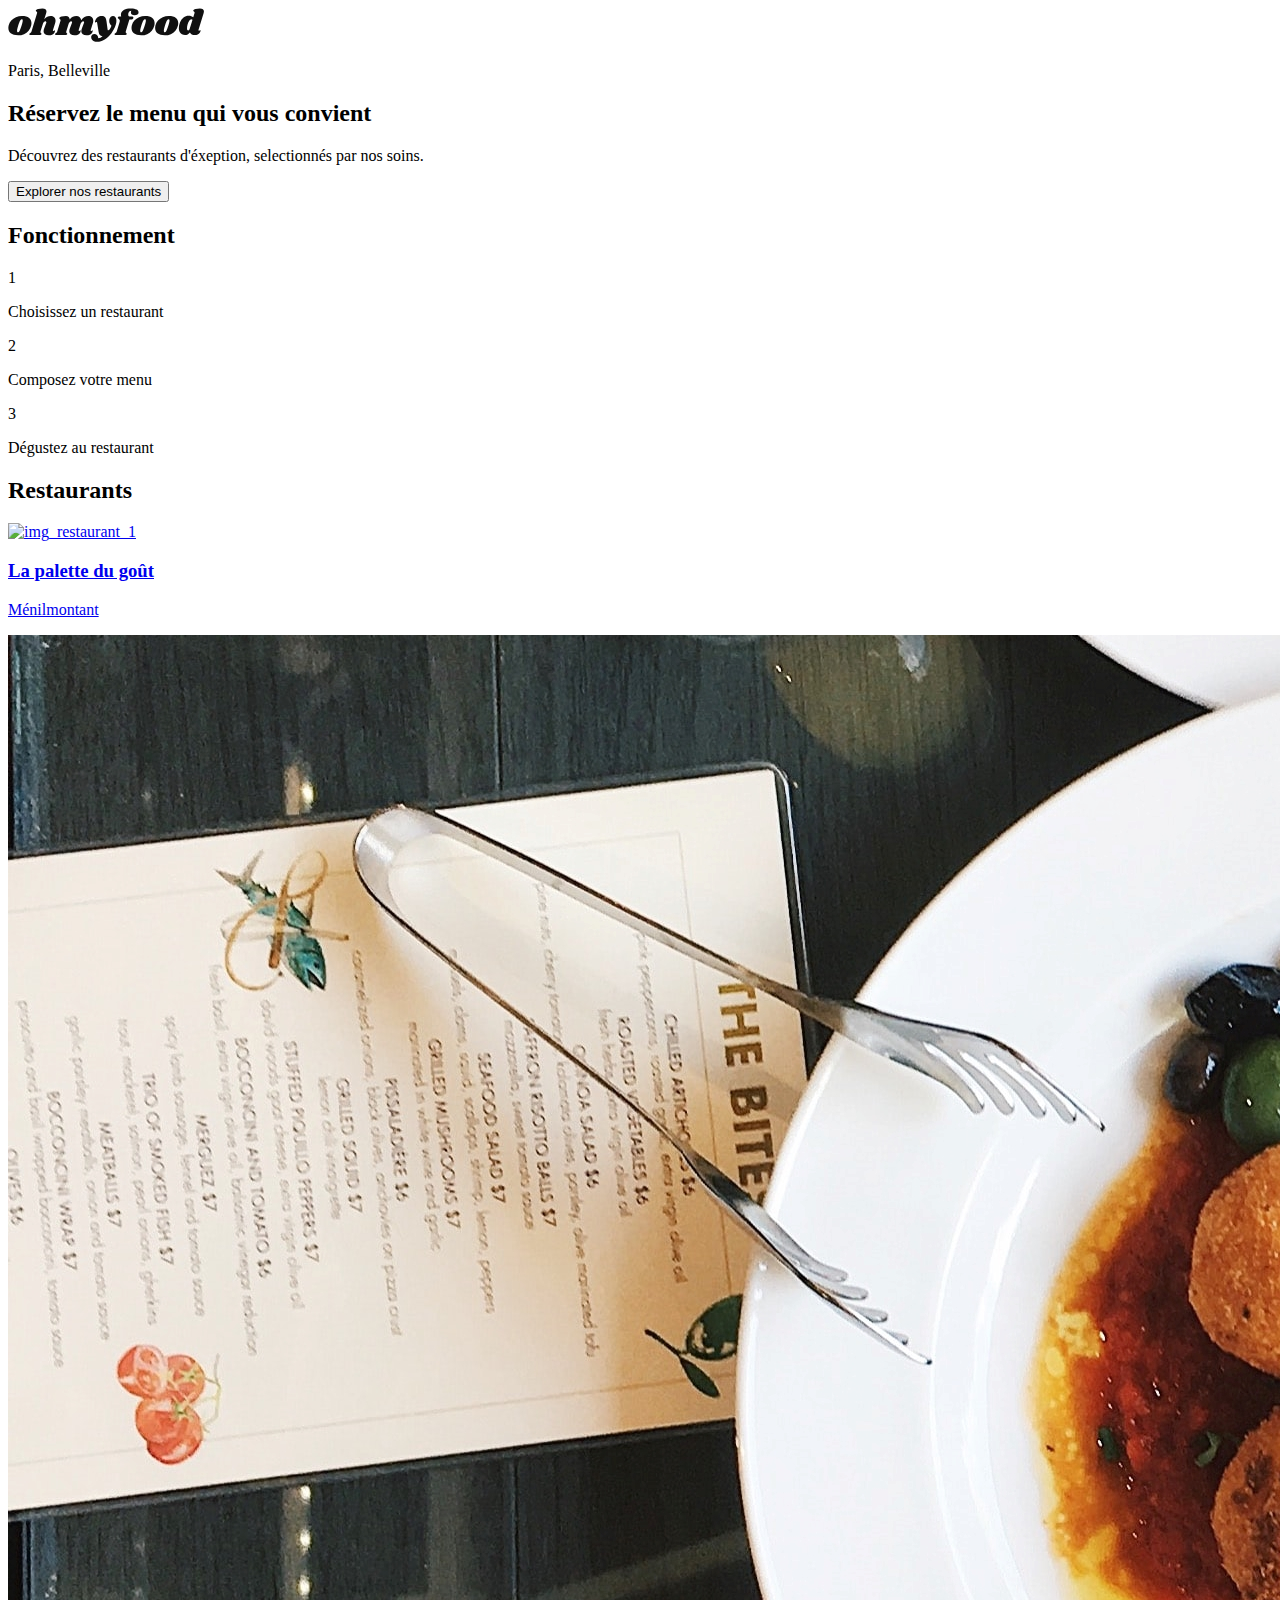
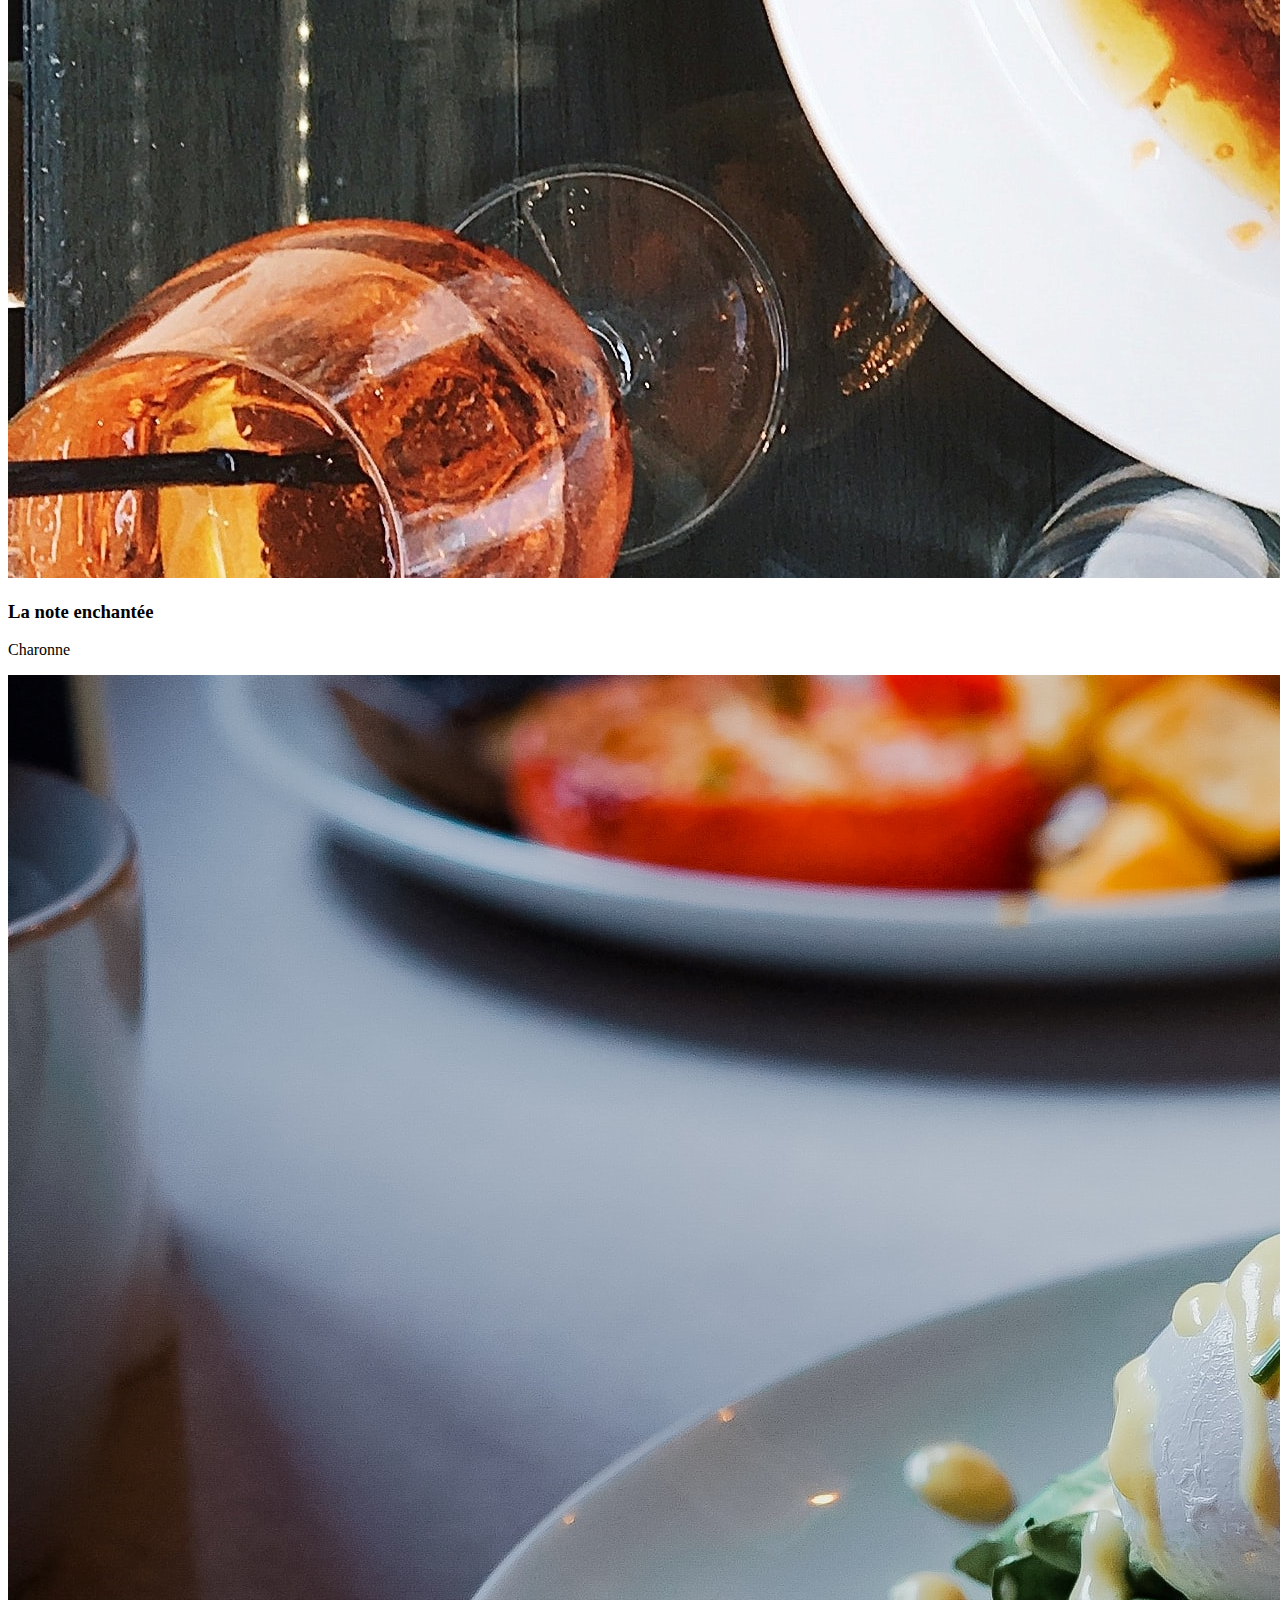
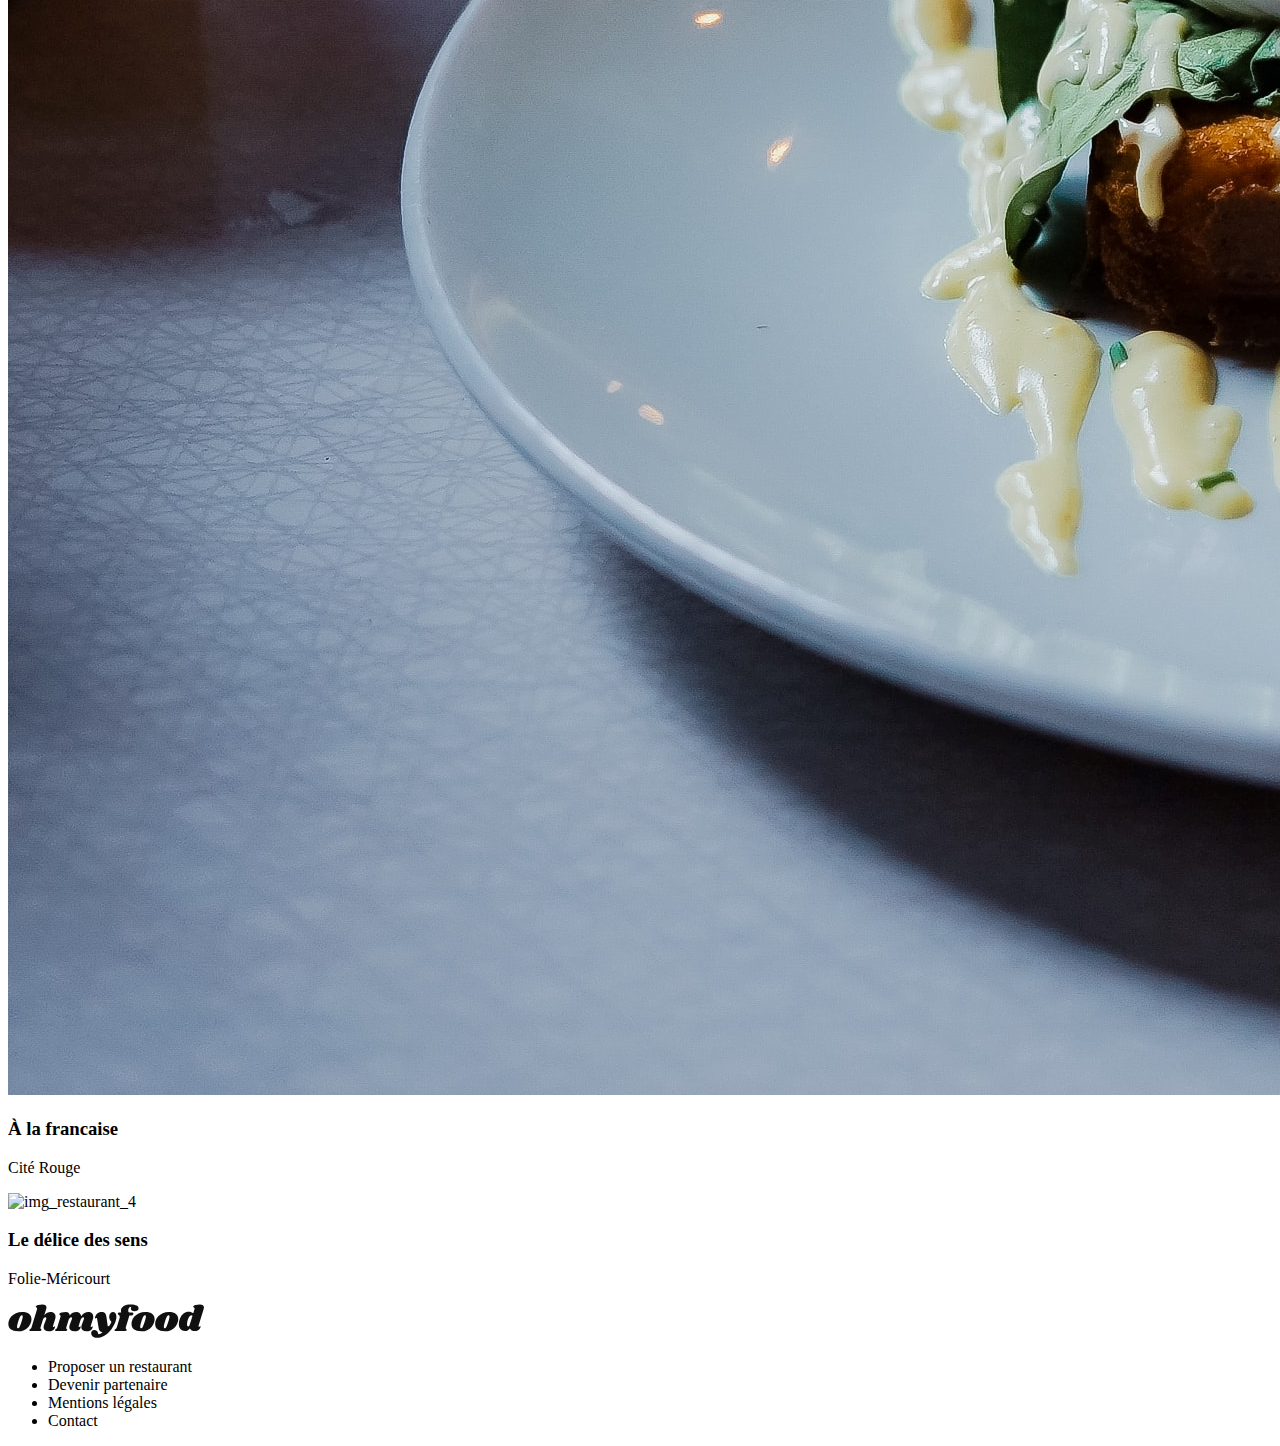
==== accueil.html @ e12c416b "ajout de la page menu du premier restaurant" ====
<!DOCTYPE html>
<html lang="en">

<head>
    <meta charset="UTF-8">
    <meta http-equiv="X-UA-Compatible" content="IE=edge">
    <meta name="viewport" content="width=device-width, initial-scale=1.0">
    <script src="https://kit.fontawesome.com/0e1489d9e9.js" crossorigin="anonymous"></script>
    <link rel="stylesheet" href="style.css" />
    <title>ohmyfood</title>
</head>

<body>
    <header>
        <img src="images/logo/ohmyfood@2x.svg" alt="logo_ohmyfood" class="logo">
    </header>

    <div class="main">
        <section class="presentation">
            <div class="location">
                <i class="fa-solid fa-location-dot"></i>
                <p>Paris, Belleville</p>
            </div>

            <div class="introduction">
                <h2>Réservez le menu qui vous convient</h2>
                <p>Découvrez des restaurants d'éxeption, selectionnés par nos soins.</p>
                <div class="button_explore">
                    <button>Explorer nos restaurants</button>
                </div>
            </div>
        </section>

        <section class="fonctionnement">
            <h2>Fonctionnement</h2>
            <div class="explication">
                <div class="conteneur choisissez">
                    <p class="number">1</p>
                    <p class="caption">
                        <i class="fa-solid fa-mobile-screen-button"></i>Choisissez un restaurant
                    </p>
                </div>
                <div class="conteneur composez">
                    <p class="number">2</p>
                    <p class="caption">
                        <i class="fa-solid fa-list-ul"></i>Composez votre menu
                    </p>
                </div>
                <div class="conteneur degustez">
                    <p class="number">3</p>
                    <p class="caption">
                        <i class="fa-solid fa-store"></i>Dégustez au restaurant
                    </p>
                </div>
            </div>

        </section>

        <section class="restaurants">
            <h2>Restaurants</h2>
            <div class="restaurants_cards">
                <a href="menu_1.html">
                    <div class="card">
                        <div class="card_image">
                            <img src="images/restaurants/jay-wennington-N_Y88TWmGwA-unsplash_redim.jpg"
                                alt="img_restaurant_1" class="img_restaurant">
                        </div>
                        <div class="card_body">
                            <div class="title">
                                <h3>La palette du goût</h3>
                                <i class="fa-regular fa-heart"></i>
                            </div>
                            <p>Ménilmontant</p>
                        </div>
                    </div>
                </a>

                <div class="card">
                    <div class="card_image">
                        <img src="images/restaurants/stil-u2Lp8tXIcjw-unsplash_redim.jpg" alt="img_restaurant_2"
                            class="img_restaurant">
                    </div>
                    <div class="card_body">
                        <div class="title">
                            <h3>La note enchantée</h3>
                            <i class="fa-regular fa-heart"></i>
                        </div>
                        <p>Charonne</p>
                    </div>
                </div>

                <div class="card">
                    <div class="card_image">
                        <img src="images/restaurants/toa-heftiba-DQKerTsQwi0-unsplash_redim.jpg" alt="img_restaurant_3"
                            class="img_restaurant">
                    </div>
                    <div class="card_body">
                        <div class="title">
                            <h3>&#192; la francaise</h3>
                            <i class="fa-regular fa-heart"></i>
                        </div>
                        <p>Cité Rouge</p>
                    </div>
                </div>

                <div class="card">
                    <div class="card_image">
                        <img src="images/restaurants/louis-hansel-shotsoflouis-qNBGVyOCY8Q-unsplash_redim.jpg"
                            alt="img_restaurant_4" class="img_restaurant">
                    </div>
                    <div class="card_body">
                        <div class="title">
                            <h3>Le délice des sens</h3>
                            <i class="fa-regular fa-heart"></i>
                        </div>
                        <p>Folie-Méricourt</p>
                    </div>
                </div>
            </div>
        </section>
    </div>


    <footer>
        <div>
            <img src="images/logo/ohmyfood@2x.svg" alt="logo_ohmyfood" class="footer_logo">
        </div>
        <ul>
            <li><i class="fa-solid fa-utensils logo-footer"></i>Proposer un restaurant</li>
            <li><i class="fa-solid fa-handshake-angle logo-footer"></i>Devenir partenaire</li>
            <li>Mentions légales</li>
            <li>Contact</li>
        </ul>
    </footer>

</body>

</html>
---- style.css ----
@media screen and (max-width: 767px){
    @font-face {
        font-family: roboto;
        src: url("font/Roboto/Roboto-Regular.ttf");
    }
    body {
        height: 100%;
        width: 100%;
        margin-left: auto;
        font-family: 'roboto';
    }
    header {
        display: flex;
        justify-content: center;
        align-items: center;
        box-shadow: 0px 2px 5px rgb(212, 212, 212);
    }
    .logo {
        height: 30px;
        margin-top: 5px;
        margin-bottom: 5px;
    }

    .location {
        display: flex;
        justify-content: center;
        align-items: center;
        background-color: rgba(128, 128, 128, 0.1);
    }
    .location i {
        color: rgb(108, 108, 108);
        margin-right: 10px;
    }
    .location p {
        color: rgb(108, 108, 108);
    }

    /*==================================PRESENTATION========================  */
    .introduction {
        box-shadow: 0px -1px 2px rgba(173, 173, 173, 0.1);
        background-color: rgba(173, 173, 173, 0.1); 
    }
    .introduction h2 {
        padding-top: 20px;
        margin-top: 0;
        text-align: center;
    }
    .introduction p {
        text-align: center;
        margin-left: 7px;
        margin-right: 7px;
    }
    .button_explore {
        text-align: center;
    }
    .introduction button {
        margin-top: 15px;
        margin-bottom: 40px;
        padding: 10px;
        color: white;
        background-color: #9356DC;
        border-radius: 30px;
        border-style: none;
        box-shadow: 0px 4px 10px rgba(0, 0, 0, 0.25);
    }

    /*==================================FONCTIONNEMENT========================  */
    .fonctionnement h2 {
        margin-top: 25px;
        margin-left: 15px;
    }
    .conteneur {
        display: flex;
        justify-content: center;
        align-items: center;
    }
    .number {
        border-radius: 30px;
        background-color: #9356DC;
        padding-right: 8px;
        padding-left: 8px;
        padding-top: 3px;
        padding-bottom: 3px;
        color: white;
        margin-right: -15px;
    }
    .caption {
        padding-left: 35px;
        padding-right: 40px;
        padding-top: 20px;
        padding-bottom: 20px;
        border-radius: 15px;
        width: 65%;
        box-shadow: 0px 4px 10px rgba(0, 0, 0, 0.15);
    }
    .degustez .caption {
        background-color: #9256dc2a;
    }

    .fa-solid {
        margin-right: 20px;
        color: gray;
    }
    .fa-store {
        color: #9356DC;
    }


    /*==================================RESTAURANTS===========================  */

    .restaurants {
        background-color: rgba(128, 128, 128, 0.25);
        padding-bottom: 30px;
    }
    .restaurants h2 {
        padding-top: 20px;
        margin-left: 20px;
    }
    .cards {
        display: flex;
        flex-direction: column;
    }
    .card {
        display: flex;
        flex-direction: column;
        box-sizing: border-box;
        height: 250px;
        border-radius: 20px;
        box-shadow: 0px 4px 10px rgba(0, 0, 0, 0.15);
        background-color: white;
        margin-right: 20px;
        margin-left: 20px;
        margin-bottom: 20px;
    }
    .title {
        display: flex;
        justify-content: space-between;
        align-items: center;
    }
    .title h3 {
        margin-bottom: 0;
    } 
    .fa-heart {
        font-size: 25px;
        margin-top: 15px;
        margin-bottom: -15px;
        margin-right: 25px;
    }
    .img_restaurant {
        max-width: 100%;
        height: auto;
    }
    .card_image {
        overflow: hidden;
        object-fit: cover;
        border-radius: 13px 13px 0 0;
    }
    .card_body {
        margin-left: 15px;
    }
    .card_body p {
        margin-top: 0;
        padding-top: 0;
    }

    /*==================================FOOTER===========================  */
    footer {
        background-color: rgb(49, 49, 49);
        padding-top: 20px;
        padding-bottom: 15px;
    }
    .footer_logo {
        height: 20px;
        color: white;
        margin-left: 20px;
    }
    footer ul {
        list-style-type: none;
        margin-top: 15px;
        padding-left: 20px;
    }
    footer li {
        color: white;
        padding-bottom: 10px;
    }
    .fa-utensils {
        color: white;
    }
    .fa-handshake-angle {
        color: white;
    }
}
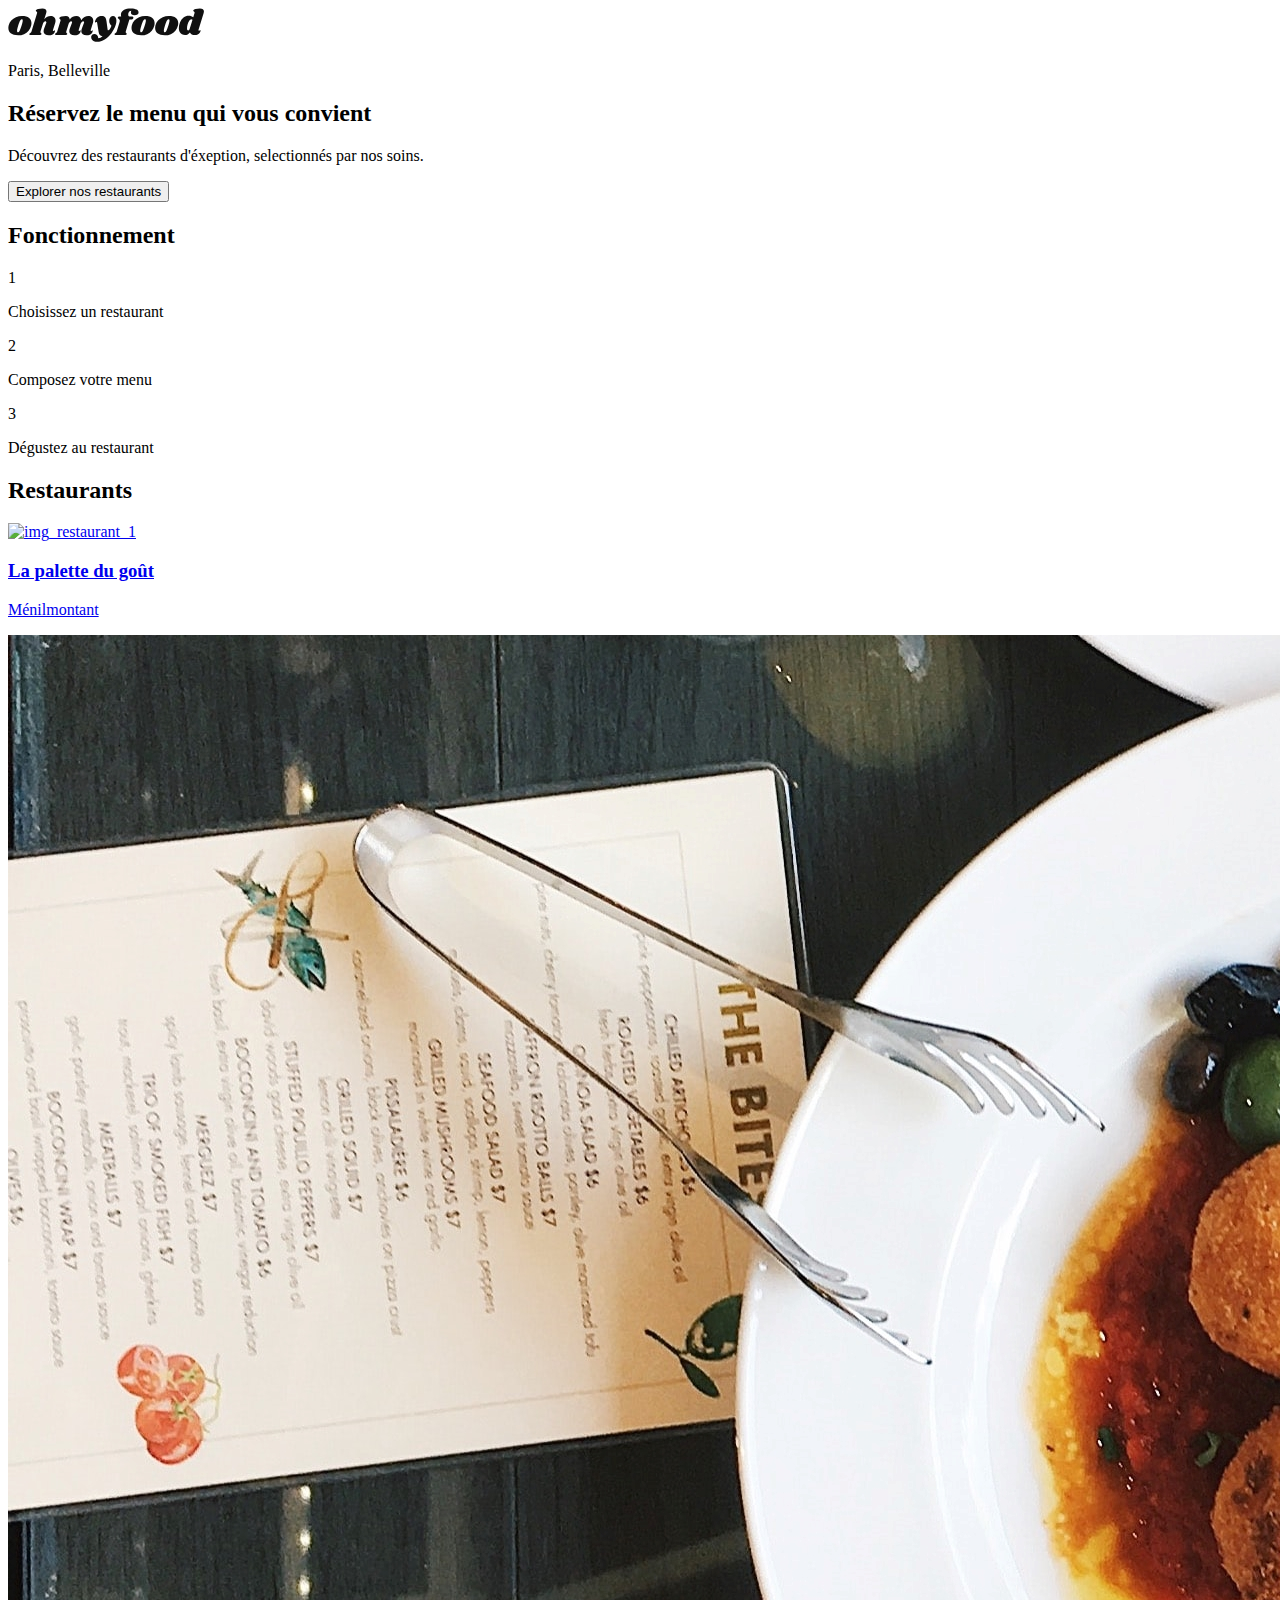
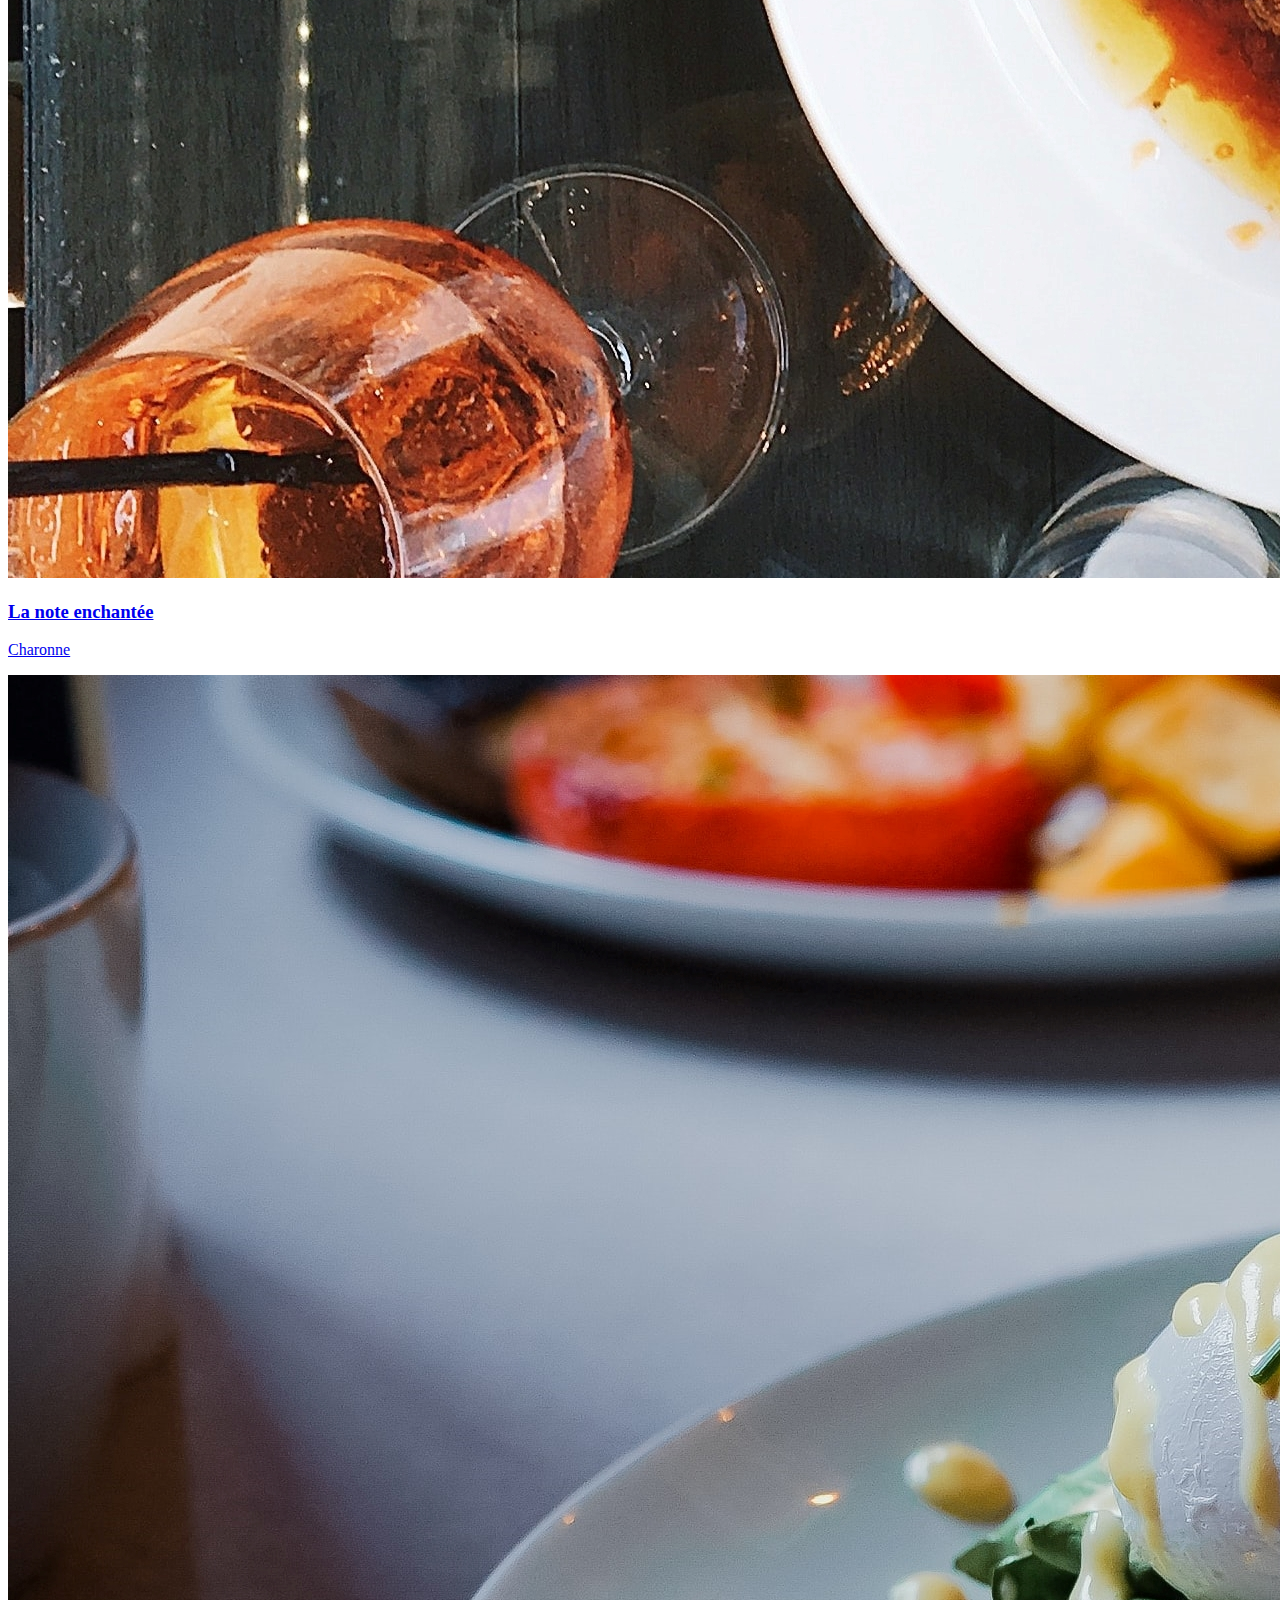
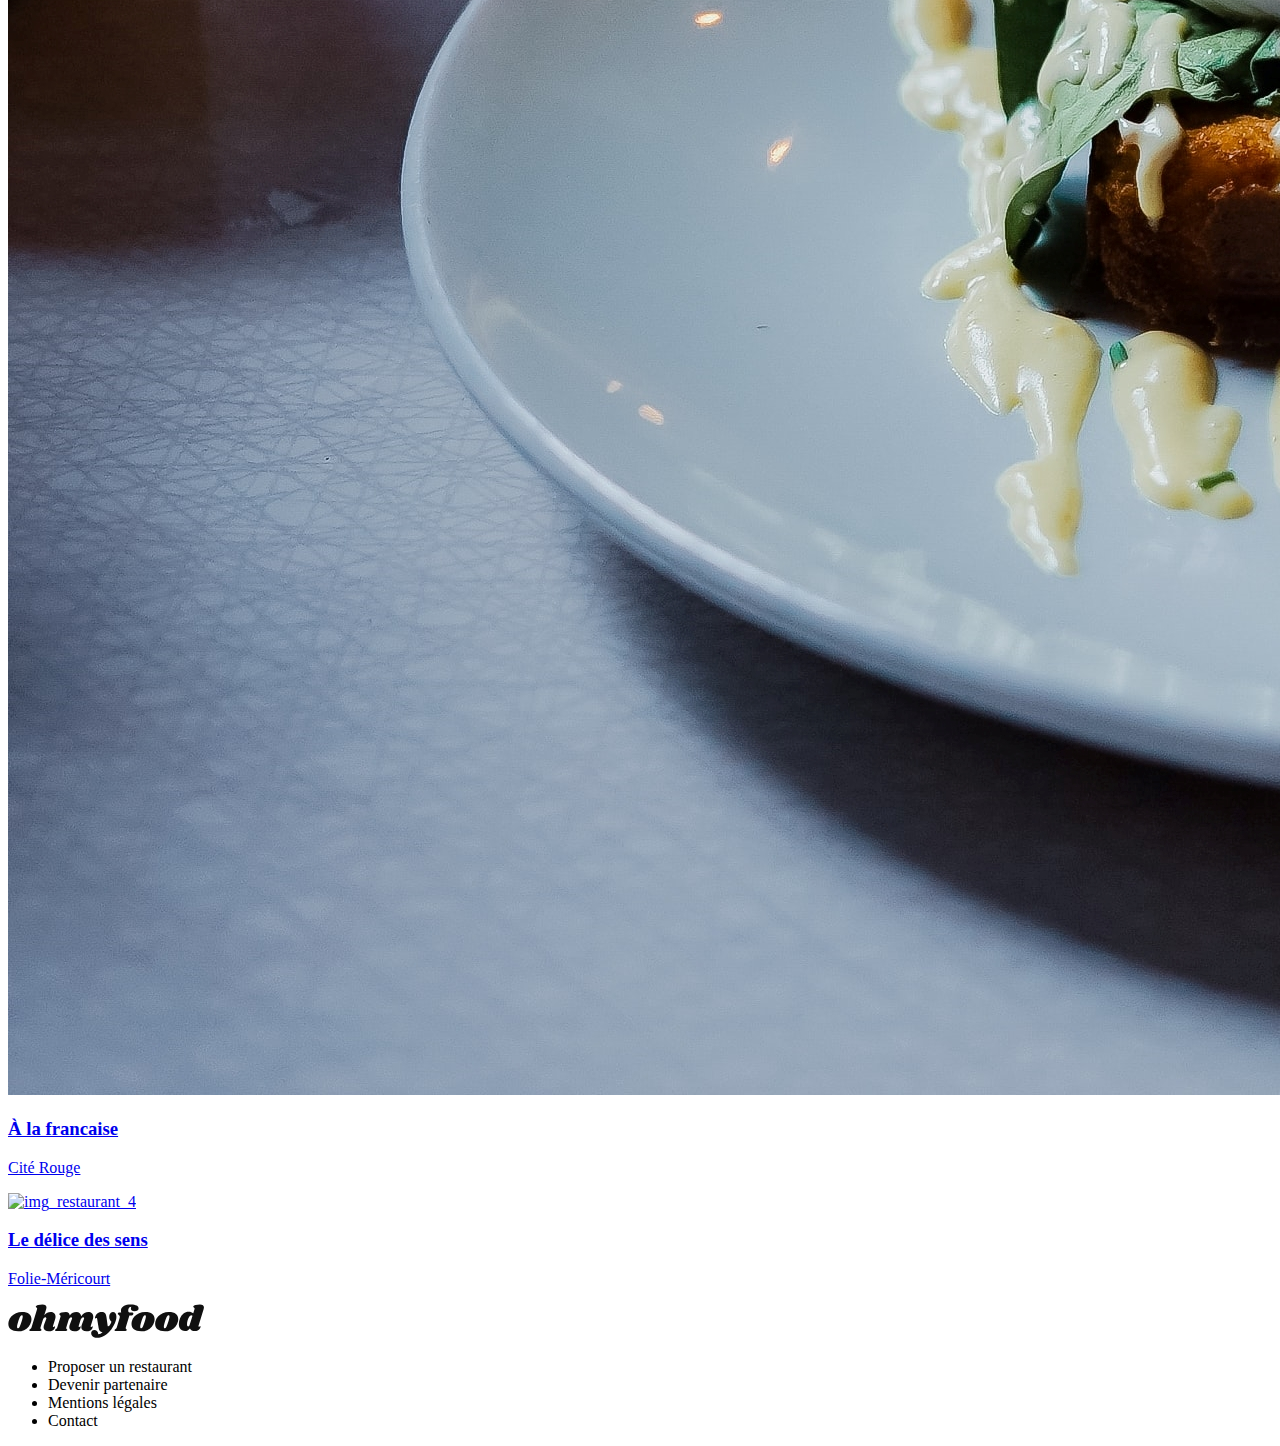
==== commit 98f988d9: "maj des liens" ====
--- a/accueil.html
+++ b/accueil.html
@@ -74,48 +74,54 @@
                         </div>
                     </div>
                 </a>
+                <a href="menu_2.html">
+                    <div class="card">
+                        <div class="card_image">
+                            <img src="images/restaurants/stil-u2Lp8tXIcjw-unsplash_redim.jpg" alt="img_restaurant_2"
+                                class="img_restaurant">
+                        </div>
+                        <div class="card_body">
+                            <div class="title">
+                                <h3>La note enchantée</h3>
+                                <i class="fa-regular fa-heart"></i>
+                            </div>
+                            <p>Charonne</p>
+                        </div>
+                    </div>
+                </a>
 
-                <div class="card">
-                    <div class="card_image">
-                        <img src="images/restaurants/stil-u2Lp8tXIcjw-unsplash_redim.jpg" alt="img_restaurant_2"
-                            class="img_restaurant">
+                <a href="menu_3.html">
+                    <div class="card">
+                        <div class="card_image">
+                            <img src="images/restaurants/toa-heftiba-DQKerTsQwi0-unsplash_redim.jpg"
+                                alt="img_restaurant_3" class="img_restaurant">
+                        </div>
+                        <div class="card_body">
+                            <div class="title">
+                                <h3>&#192; la francaise</h3>
+                                <i class="fa-regular fa-heart"></i>
+                            </div>
+                            <p>Cité Rouge</p>
+                        </div>
                     </div>
-                    <div class="card_body">
-                        <div class="title">
-                            <h3>La note enchantée</h3>
-                            <i class="fa-regular fa-heart"></i>
+                </a>
+
+                <a href="menu_4.html">
+                    <div class="card">
+                        <div class="card_image">
+                            <img src="images/restaurants/louis-hansel-shotsoflouis-qNBGVyOCY8Q-unsplash_redim.jpg"
+                                alt="img_restaurant_4" class="img_restaurant">
                         </div>
-                        <p>Charonne</p>
+                        <div class="card_body">
+                            <div class="title">
+                                <h3>Le délice des sens</h3>
+                                <i class="fa-regular fa-heart"></i>
+                            </div>
+                            <p>Folie-Méricourt</p>
+                        </div>
                     </div>
-                </div>
+                </a>
 
-                <div class="card">
-                    <div class="card_image">
-                        <img src="images/restaurants/toa-heftiba-DQKerTsQwi0-unsplash_redim.jpg" alt="img_restaurant_3"
-                            class="img_restaurant">
-                    </div>
-                    <div class="card_body">
-                        <div class="title">
-                            <h3>&#192; la francaise</h3>
-                            <i class="fa-regular fa-heart"></i>
-                        </div>
-                        <p>Cité Rouge</p>
-                    </div>
-                </div>
-
-                <div class="card">
-                    <div class="card_image">
-                        <img src="images/restaurants/louis-hansel-shotsoflouis-qNBGVyOCY8Q-unsplash_redim.jpg"
-                            alt="img_restaurant_4" class="img_restaurant">
-                    </div>
-                    <div class="card_body">
-                        <div class="title">
-                            <h3>Le délice des sens</h3>
-                            <i class="fa-regular fa-heart"></i>
-                        </div>
-                        <p>Folie-Méricourt</p>
-                    </div>
-                </div>
             </div>
         </section>
     </div>
--- a/style.css
+++ b/style.css
@@ -14,6 +14,7 @@
         justify-content: center;
         align-items: center;
         box-shadow: 0px 2px 5px rgb(212, 212, 212);
+        padding-top: 4px;
     }
     .logo {
         height: 30px;
@@ -107,7 +108,10 @@
 
 
     /*==================================RESTAURANTS===========================  */
-
+    a {
+        color: unset;
+        text-decoration: none;
+    }
     .restaurants {
         background-color: rgba(128, 128, 128, 0.25);
         padding-bottom: 30px;
@@ -163,6 +167,94 @@
         padding-top: 0;
     }
 
+    /*==================================Page_menu_1===========================  */
+
+    .fa-arrow-left {
+        color: rgb(45, 45, 45);
+        margin-left: -80px;
+        margin-bottom: 2px;
+        font-size: 20px;
+    }
+    .background_image {
+        height: 500px;
+        z-index: 0;
+    }
+    .la_palette_du_gout {
+        max-width: 100%;
+        height: auto;
+        z-index: 0;
+    }
+    .menu {
+        border-radius: 30px 30px 0px 0px;
+        background-color: rgb(230, 229, 229);
+        margin-top: -280px;
+        z-index: 1;
+    }
+    .title-heart {
+        margin-bottom: 15px;
+    }
+    .button_commander {
+        text-align: center;
+    }
+    section button {
+        margin-top: 15px;
+        margin-bottom: 40px;
+        padding-top: 10px;
+        padding-bottom: 10px;
+        padding-left: 35px;
+        padding-right: 35px;
+        color: white;
+        background-color: #9356DC;
+        border-radius: 30px;
+        border-style: none;
+        box-shadow: 0px 4px 10px rgba(0, 0, 0, 0.25);
+    }
+    h3 {
+        margin-left: 25px;
+        margin-bottom: 0;
+        padding-bottom: 5px;
+        font-weight: lighter;
+        border-bottom: 3px solid #99E2D0;
+        width: 47px;
+        color: rgb(63, 63, 63);
+    }
+    .plat {
+        border-radius: 15px;
+        background-color: white;
+        margin-left: 15px;
+        margin-right: 15px;
+        margin-top: 15px;
+        height: 70px;
+    }
+    .plat h4 {
+        margin-left: 15px;
+        padding-top: 15px;
+        margin-bottom: 0;
+        margin-top: 0;
+    }
+    .complement {
+        display: flex;
+        justify-content: space-between;
+        margin-top: 0;
+        margin-left: 15px;
+    }
+    .complement p {
+        margin-top: 5px;
+        word-break: norml;
+        text-overflow: ellipsis;
+        white-space: nowrap;
+    }
+    .prix {
+        margin-right: 20px;
+    }
+    .categorie {
+        margin-bottom: 30px;
+    }
+
+
+
+
+
     /*==================================FOOTER===========================  */
     footer {
         background-color: rgb(49, 49, 49);
@@ -183,10 +275,12 @@
         color: white;
         padding-bottom: 10px;
     }
-    .fa-utensils {
-        color: white;
-    }
-    .fa-handshake-angle {
-        color: white;
+    footer i {
+        width: 10px;   
+    }
+    .logo-footer {
+        color: white;
+        font-size: 12px;
+        margin-right: 15px;
     }
 }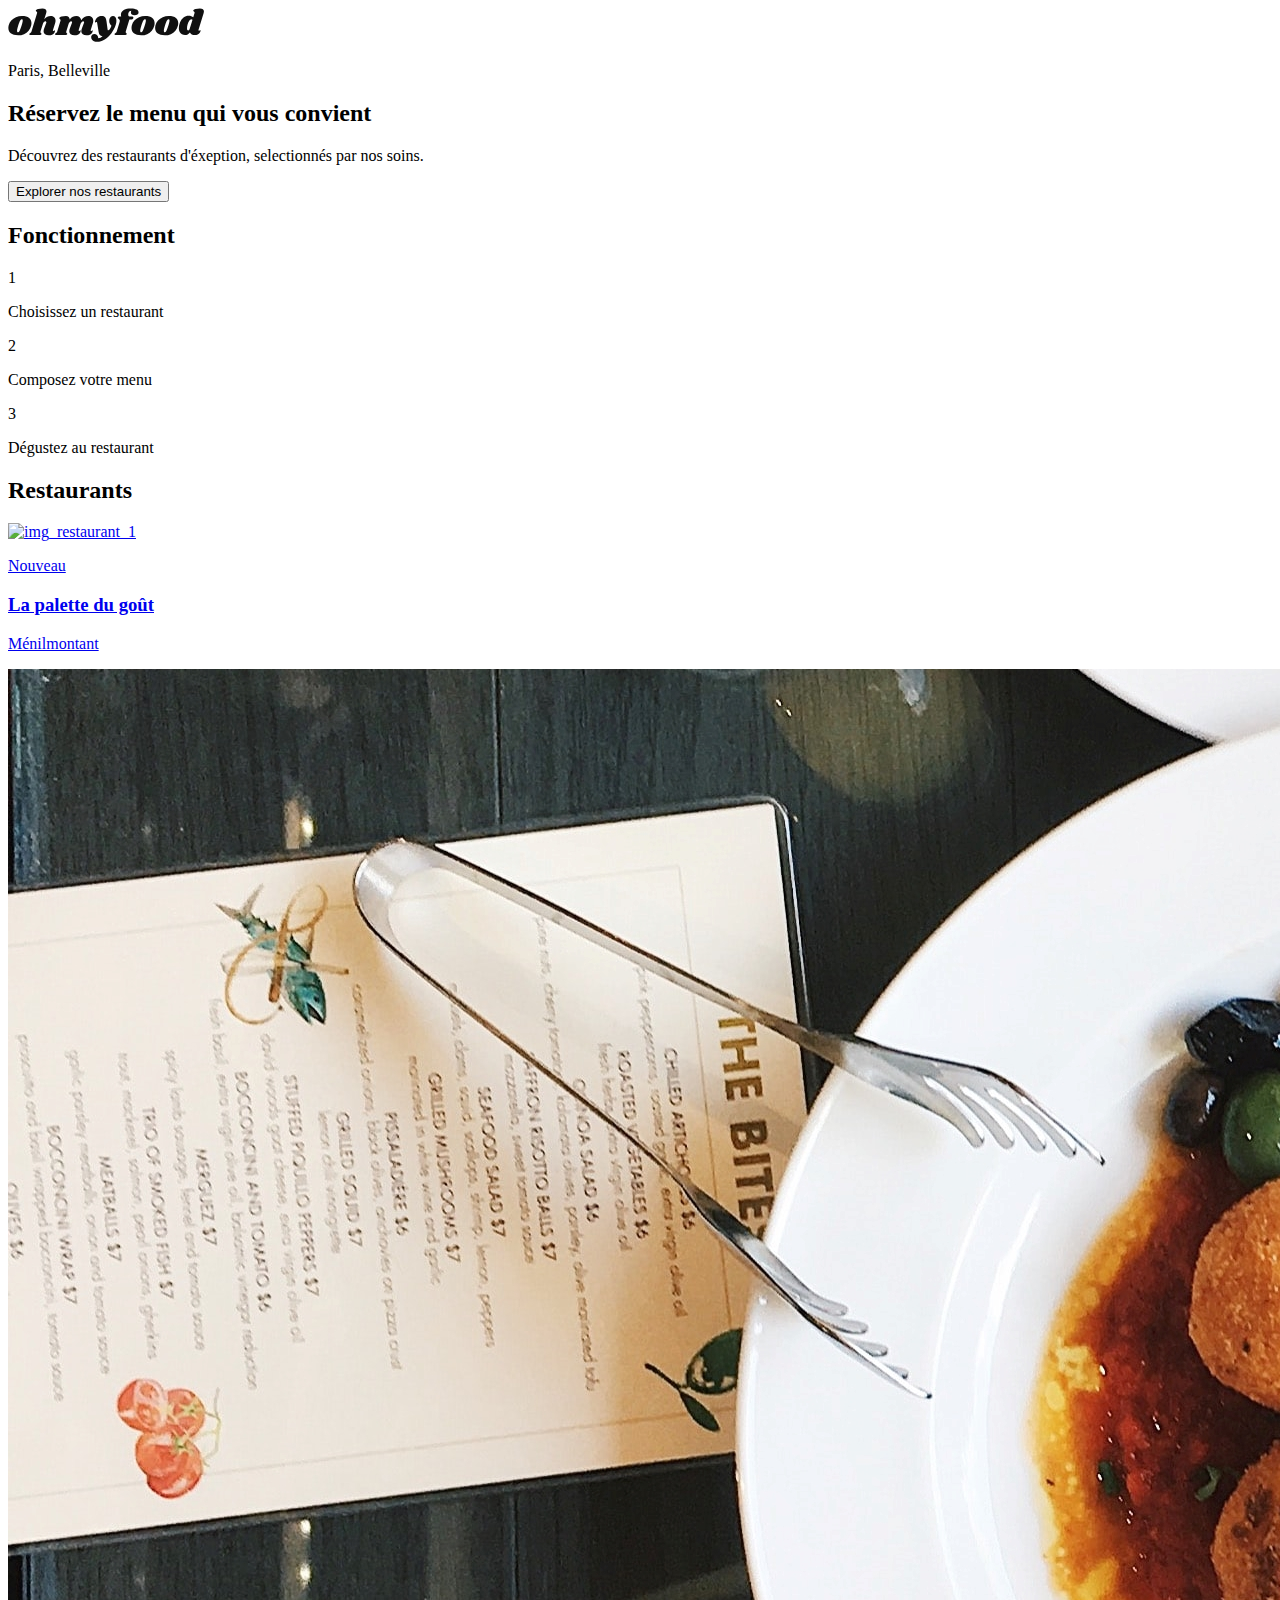
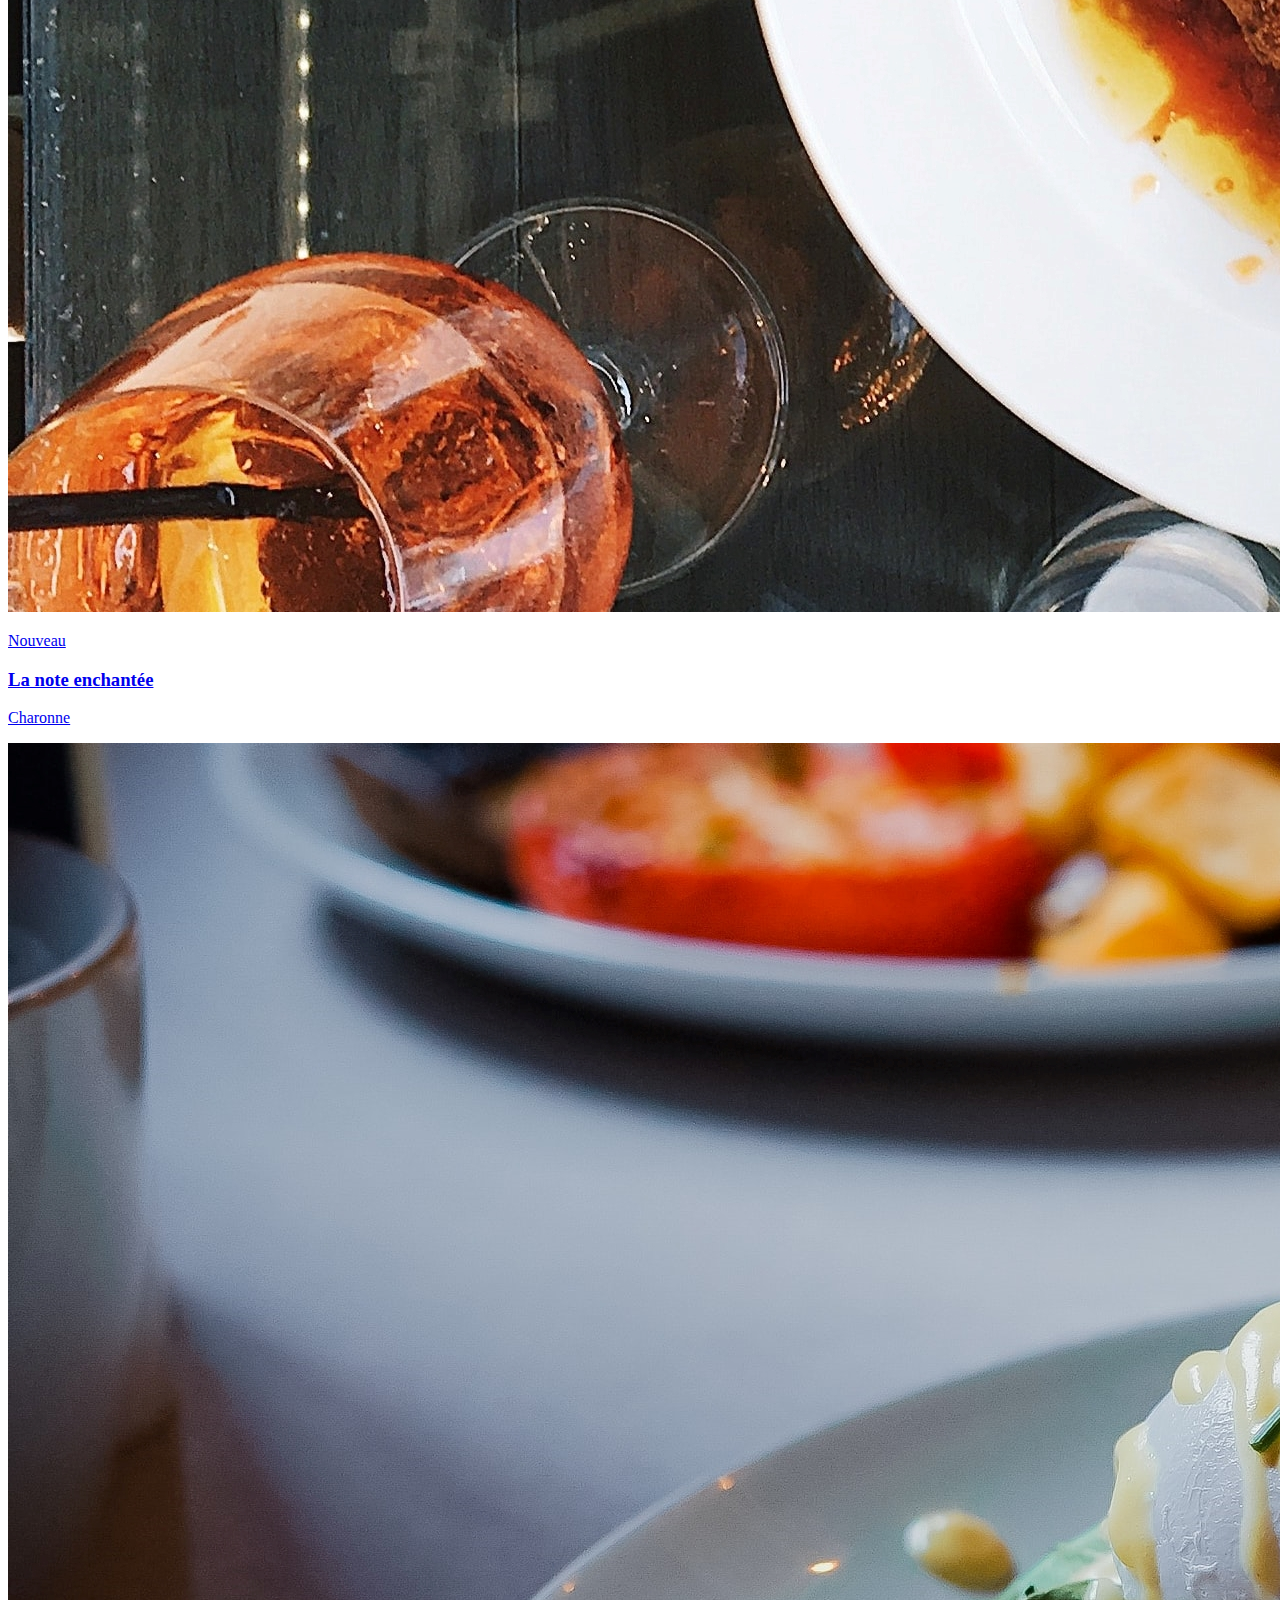
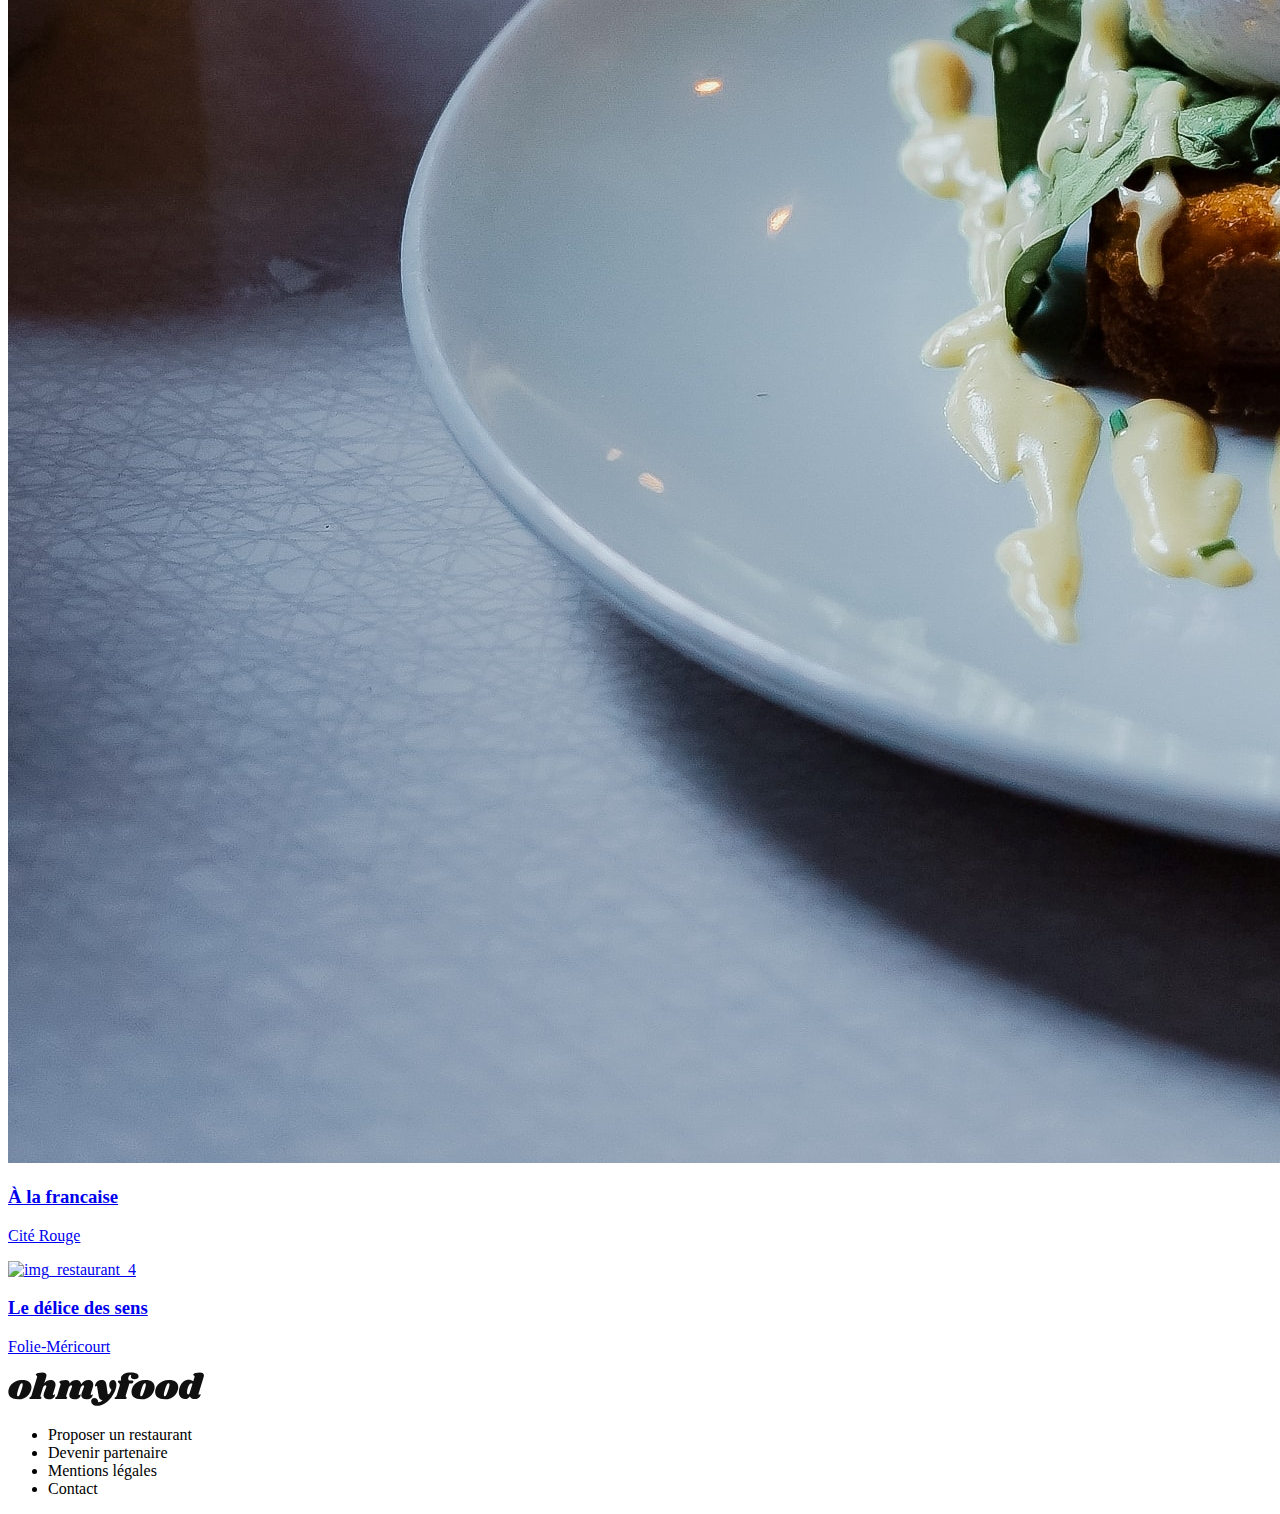
==== commit e1804682: "maj des cartes restaurant avec le sigle 'nouveau'" ====
--- a/accueil.html
+++ b/accueil.html
@@ -64,6 +64,7 @@
                         <div class="card_image">
                             <img src="images/restaurants/jay-wennington-N_Y88TWmGwA-unsplash_redim.jpg"
                                 alt="img_restaurant_1" class="img_restaurant">
+                            <p class="sigle_nouveau"><span>Nouveau</span></p>
                         </div>
                         <div class="card_body">
                             <div class="title">
@@ -74,12 +75,14 @@
                         </div>
                     </div>
                 </a>
+
                 <a href="menu_2.html">
                     <div class="card">
                         <div class="card_image">
                             <img src="images/restaurants/stil-u2Lp8tXIcjw-unsplash_redim.jpg" alt="img_restaurant_2"
                                 class="img_restaurant">
-                        </div>
+                                <p class="sigle_nouveau"><span>Nouveau</span></p>
+                            </div>
                         <div class="card_body">
                             <div class="title">
                                 <h3>La note enchantée</h3>
--- a/style.css
+++ b/style.css
@@ -1,4 +1,4 @@
-@media screen and (max-width: 767px){
+@media screen and (max-width: 767px) {
     @font-face {
         font-family: roboto;
         src: url("font/Roboto/Roboto-Regular.ttf");
@@ -7,8 +7,10 @@
         height: 100%;
         width: 100%;
         margin-left: auto;
+        margin-bottom: 0;
         font-family: 'roboto';
     }
+
     header {
         display: flex;
         justify-content: center;
@@ -35,25 +37,26 @@
     .location p {
         color: rgb(108, 108, 108);
     }
+    span {
+        font-weight: bold;
+    }
 
     /*==================================PRESENTATION========================  */
     .introduction {
         box-shadow: 0px -1px 2px rgba(173, 173, 173, 0.1);
-        background-color: rgba(173, 173, 173, 0.1); 
-    }
-    .introduction h2 {
-        padding-top: 20px;
-        margin-top: 0;
-        text-align: center;
-    }
+        background-color: rgba(173, 173, 173, 0.1);
+    }
+
     .introduction p {
         text-align: center;
         margin-left: 7px;
         margin-right: 7px;
     }
+
     .button_explore {
         text-align: center;
     }
+
     .introduction button {
         margin-top: 15px;
         margin-bottom: 40px;
@@ -141,9 +144,11 @@
         justify-content: space-between;
         align-items: center;
     }
+
     .title h3 {
         margin-bottom: 0;
-    } 
+    }
+
     .fa-heart {
         font-size: 25px;
         margin-top: 15px;
@@ -159,9 +164,11 @@
         object-fit: cover;
         border-radius: 13px 13px 0 0;
     }
+
     .card_body {
         margin-left: 15px;
     }
+
     .card_body p {
         margin-top: 0;
         padding-top: 0;
@@ -175,27 +182,33 @@
         margin-bottom: 2px;
         font-size: 20px;
     }
+
     .background_image {
         height: 500px;
-        z-index: 0;
-    }
-    .la_palette_du_gout {
+        position: relative;
+        z-index: -1;
+    }
+
+    .photo_plat_restaurant {
         max-width: 100%;
         height: auto;
-        z-index: 0;
-    }
+    }
+
     .menu {
         border-radius: 30px 30px 0px 0px;
         background-color: rgb(230, 229, 229);
         margin-top: -280px;
         z-index: 1;
     }
+
     .title-heart {
         margin-bottom: 15px;
     }
+
     .button_commander {
         text-align: center;
     }
+
     section button {
         margin-top: 15px;
         margin-bottom: 40px;
@@ -209,15 +222,17 @@
         border-style: none;
         box-shadow: 0px 4px 10px rgba(0, 0, 0, 0.25);
     }
-    h3 {
+
+    .categorie h3 {
         margin-left: 25px;
         margin-bottom: 0;
         padding-bottom: 5px;
         font-weight: lighter;
         border-bottom: 3px solid #99E2D0;
-        width: 47px;
+        width: 45px;
         color: rgb(63, 63, 63);
     }
+
     .plat {
         border-radius: 15px;
         background-color: white;
@@ -226,34 +241,43 @@
         margin-top: 15px;
         height: 70px;
     }
+
     .plat h4 {
         margin-left: 15px;
         padding-top: 15px;
         margin-bottom: 0;
         margin-top: 0;
-    }
+        font-size: 1.2em;
+    }
+
     .complement {
         display: flex;
         justify-content: space-between;
         margin-top: 0;
         margin-left: 15px;
     }
-    .complement p {
+
+    .prix {
+        margin-top: 5px;
+        word-break: norml;
+        font-size: 0.95em;
+        color: rgb(63, 63, 63);
+        margin-left: 20px;
+    }
+
+    .description {
         margin-top: 5px;
         word-break: norml;
         text-overflow: ellipsis;
+        overflow: hidden;
         white-space: nowrap;
-    }
+        font-size: 0.95em;
+        color: rgb(63, 63, 63);
+    }
+
     .prix {
         margin-right: 20px;
     }
-    .categorie {
-        margin-bottom: 30px;
-    }
-
-
-
-
 
     /*==================================FOOTER===========================  */
     footer {
@@ -261,11 +285,13 @@
         padding-top: 20px;
         padding-bottom: 15px;
     }
+
     .footer_logo {
         height: 20px;
-        color: white;
+        filter: invert(100%);  
         margin-left: 20px;
     }
+
     footer ul {
         list-style-type: none;
         margin-top: 15px;
@@ -275,9 +301,11 @@
         color: white;
         padding-bottom: 10px;
     }
+
     footer i {
-        width: 10px;   
-    }
+        width: 10px;
+    }
+
     .logo-footer {
         color: white;
         font-size: 12px;
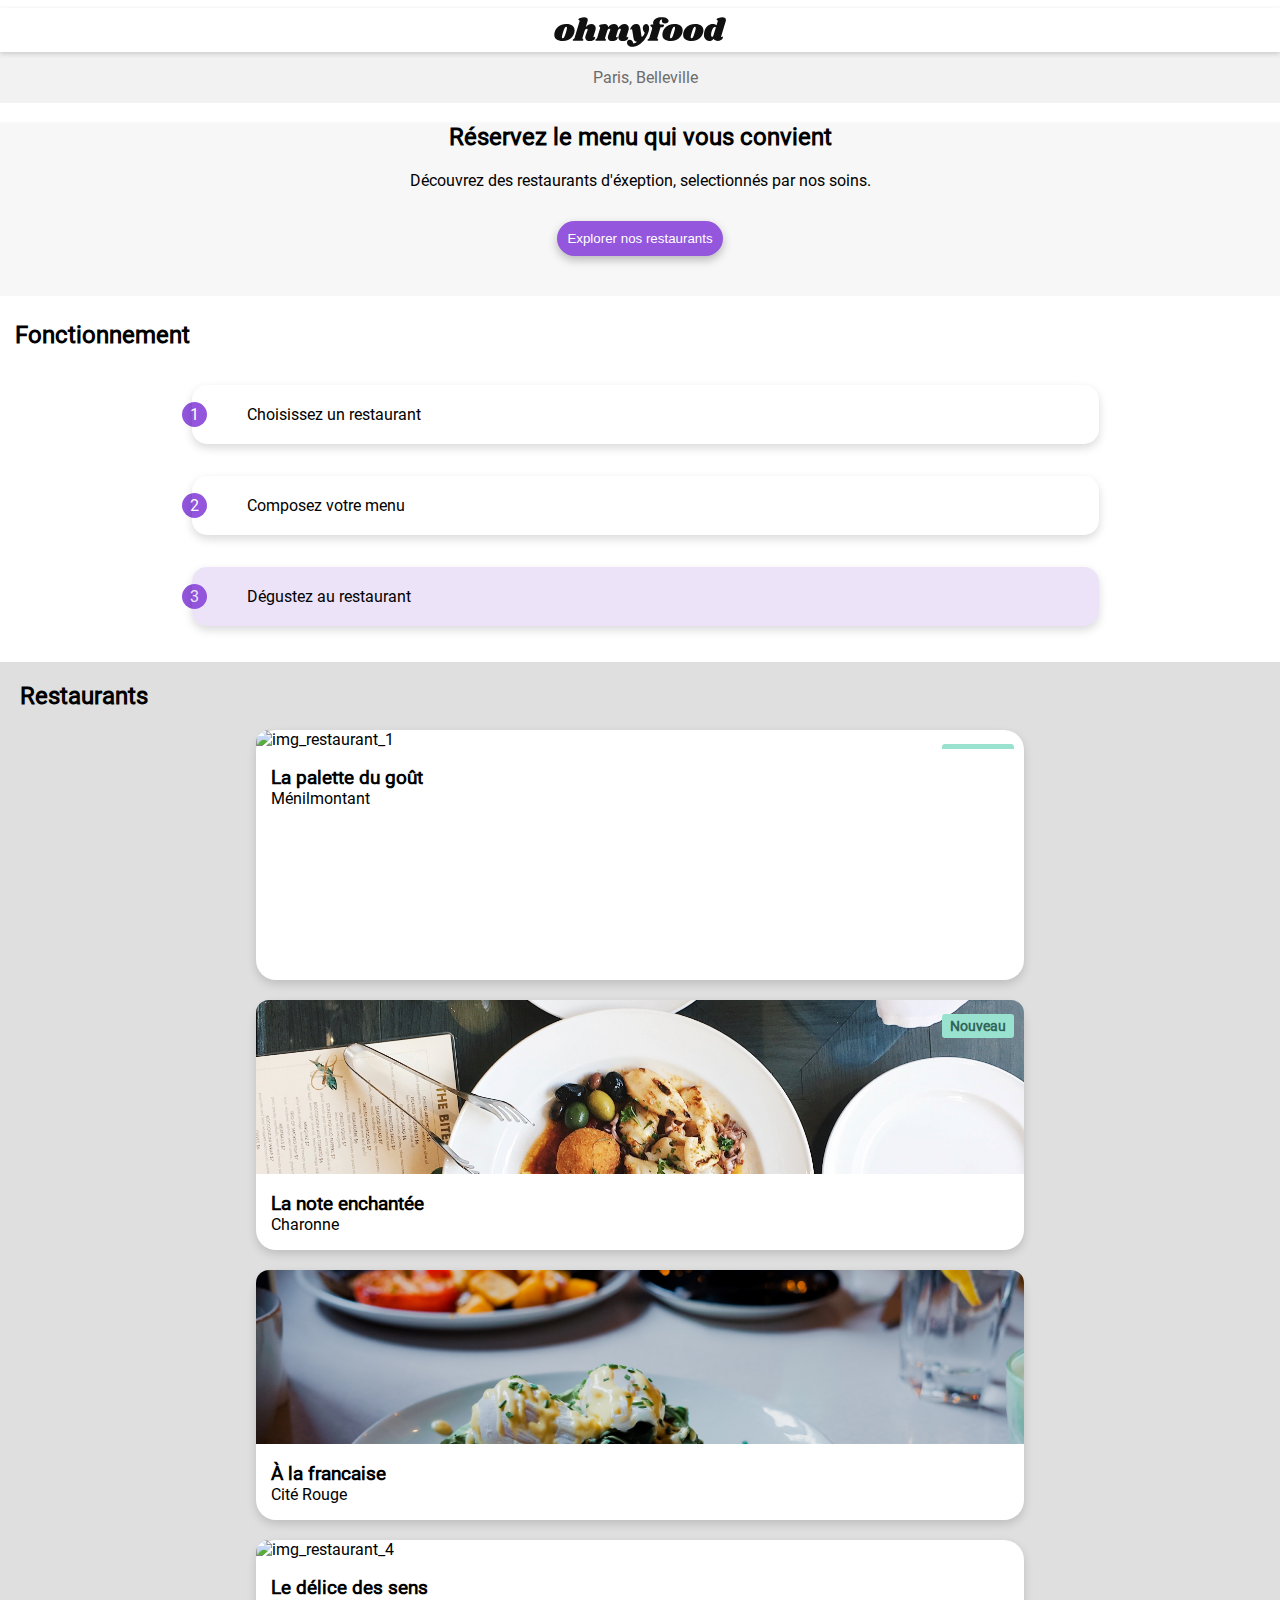
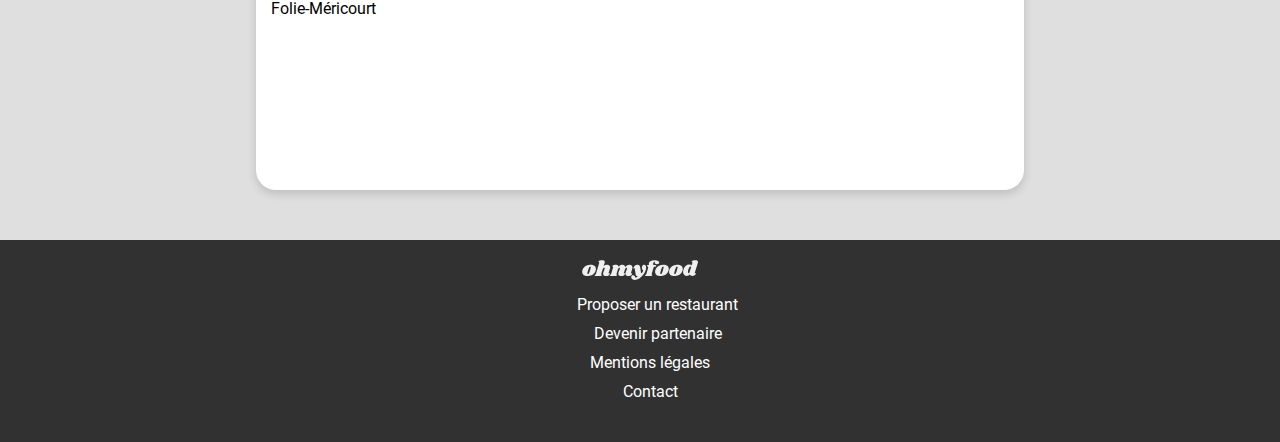
==== commit 3d72d117: "mise en place de l'animation du survol du coeur" ====
--- a/accueil.html
+++ b/accueil.html
@@ -69,7 +69,10 @@
                         <div class="card_body">
                             <div class="title">
                                 <h3>La palette du goût</h3>
-                                <i class="fa-regular fa-heart"></i>
+                                <div class="logo_coeur">
+                                    <i class="fa-regular fa-heart heart-empty"></i>
+                                    <i class="fa-solid fa-heart heart-full"></i>
+                                </div>
                             </div>
                             <p>Ménilmontant</p>
                         </div>
@@ -81,12 +84,15 @@
                         <div class="card_image">
                             <img src="images/restaurants/stil-u2Lp8tXIcjw-unsplash_redim.jpg" alt="img_restaurant_2"
                                 class="img_restaurant">
-                                <p class="sigle_nouveau"><span>Nouveau</span></p>
-                            </div>
+                            <p class="sigle_nouveau"><span>Nouveau</span></p>
+                        </div>
                         <div class="card_body">
                             <div class="title">
                                 <h3>La note enchantée</h3>
-                                <i class="fa-regular fa-heart"></i>
+                                <div class="logo_coeur">
+                                    <i class="fa-regular fa-heart heart-empty"></i>
+                                    <i class="fa-solid fa-heart heart-full"></i>
+                                </div>
                             </div>
                             <p>Charonne</p>
                         </div>
@@ -102,7 +108,10 @@
                         <div class="card_body">
                             <div class="title">
                                 <h3>&#192; la francaise</h3>
-                                <i class="fa-regular fa-heart"></i>
+                                <div class="logo_coeur">
+                                    <i class="fa-regular fa-heart heart-empty"></i>
+                                    <i class="fa-solid fa-heart heart-full"></i>
+                                </div>
                             </div>
                             <p>Cité Rouge</p>
                         </div>
@@ -118,7 +127,10 @@
                         <div class="card_body">
                             <div class="title">
                                 <h3>Le délice des sens</h3>
-                                <i class="fa-regular fa-heart"></i>
+                                <div class="logo_coeur">
+                                    <i class="fa-regular fa-heart heart-empty"></i>
+                                    <i class="fa-solid fa-heart heart-full"></i>
+                                </div>
                             </div>
                             <p>Folie-Méricourt</p>
                         </div>
--- a/style.css
+++ b/style.css
@@ -3,6 +3,12 @@
         font-family: roboto;
         src: url("font/Roboto/Roboto-Regular.ttf");
     }
+
+    @font-face {
+        font-family: shrikhand;
+        src: url("font/Shrikhand/Shrikhand-Regular.ttf");
+    }
+
     body {
         height: 100%;
         width: 100%;
@@ -18,6 +24,7 @@
         box-shadow: 0px 2px 5px rgb(212, 212, 212);
         padding-top: 4px;
     }
+
     .logo {
         height: 30px;
         margin-top: 5px;
@@ -30,13 +37,16 @@
         align-items: center;
         background-color: rgba(128, 128, 128, 0.1);
     }
+
     .location i {
         color: rgb(108, 108, 108);
         margin-right: 10px;
     }
+
     .location p {
         color: rgb(108, 108, 108);
     }
+
     span {
         font-weight: bold;
     }
@@ -47,6 +57,12 @@
         background-color: rgba(173, 173, 173, 0.1);
     }
 
+    .introduction h2 {
+        text-align: center;
+        margin-left: 7px;
+        margin-right: 7px;
+    }
+
     .introduction p {
         text-align: center;
         margin-left: 7px;
@@ -73,11 +89,13 @@
         margin-top: 25px;
         margin-left: 15px;
     }
+
     .conteneur {
         display: flex;
         justify-content: center;
         align-items: center;
     }
+
     .number {
         border-radius: 30px;
         background-color: #9356DC;
@@ -88,6 +106,7 @@
         color: white;
         margin-right: -15px;
     }
+
     .caption {
         padding-left: 35px;
         padding-right: 40px;
@@ -97,6 +116,7 @@
         width: 65%;
         box-shadow: 0px 4px 10px rgba(0, 0, 0, 0.15);
     }
+
     .degustez .caption {
         background-color: #9256dc2a;
     }
@@ -105,6 +125,7 @@
         margin-right: 20px;
         color: gray;
     }
+
     .fa-store {
         color: #9356DC;
     }
@@ -115,18 +136,22 @@
         color: unset;
         text-decoration: none;
     }
+
     .restaurants {
         background-color: rgba(128, 128, 128, 0.25);
         padding-bottom: 30px;
     }
+
     .restaurants h2 {
         padding-top: 20px;
         margin-left: 20px;
     }
+
     .cards {
         display: flex;
         flex-direction: column;
     }
+
     .card {
         display: flex;
         flex-direction: column;
@@ -139,30 +164,64 @@
         margin-left: 20px;
         margin-bottom: 20px;
     }
+
     .title {
         display: flex;
         justify-content: space-between;
         align-items: center;
+        position: relative;
+    }
+
+    .logo_coeur {
+        z-index: 1;
+        position: relative;
+    }
+
+    .logo_coeur_rempli {
+        z-index: -1;
+        position: absolute;
+        top: 0;
+        right: 0;
+        
+    }
+
+    .fa-heart {
+        font-size: 25px;
+        margin-top: 15px;
+        margin-bottom: -15px;
+        margin-right: 25px;
     }
 
     .title h3 {
         margin-bottom: 0;
     }
 
-    .fa-heart {
-        font-size: 25px;
-        margin-top: 15px;
-        margin-bottom: -15px;
-        margin-right: 25px;
-    }
     .img_restaurant {
         max-width: 100%;
         height: auto;
     }
+
     .card_image {
         overflow: hidden;
         object-fit: cover;
         border-radius: 13px 13px 0 0;
+        position: relative;
+        z-index: 0;
+    }
+
+    .sigle_nouveau {
+        margin-top: -167px;
+        margin-left: 255px;
+        padding-left: 8px;
+        padding-right: 8px;
+        padding-top: 4px;
+        padding-bottom: 4px;
+        border-radius: 3px;
+        font-size: 14px;
+        background-color: #99e2d0;
+        color: #326559;
+        z-index: 1;
+        position: absolute;
     }
 
     .card_body {
@@ -174,7 +233,7 @@
         padding-top: 0;
     }
 
-    /*==================================Page_menu_1===========================  */
+    /*==================================Page_menu===========================  */
 
     .fa-arrow-left {
         color: rgb(45, 45, 45);
@@ -183,6 +242,12 @@
         font-size: 20px;
     }
 
+    .nom_restaurant {
+        margin-left: 25px;
+        font-family: 'shrikhand';
+        font-size: 28px;
+    }
+
     .background_image {
         height: 500px;
         position: relative;
@@ -221,6 +286,13 @@
         border-radius: 30px;
         border-style: none;
         box-shadow: 0px 4px 10px rgba(0, 0, 0, 0.25);
+        transform: scale(1);
+        transition-property: transform;
+        transition-duration: 0.5s;
+    }
+
+    section button :hover {
+        transform: scale(1.15);
     }
 
     .categorie h3 {
@@ -239,11 +311,11 @@
         margin-left: 15px;
         margin-right: 15px;
         margin-top: 15px;
-        height: 70px;
     }
 
     .plat h4 {
         margin-left: 15px;
+        margin-right: 40px;
         padding-top: 15px;
         margin-bottom: 0;
         margin-top: 0;
@@ -279,6 +351,10 @@
         margin-right: 20px;
     }
 
+    .logo_ajoute {
+        display: none;
+    }
+
     /*==================================FOOTER===========================  */
     footer {
         background-color: rgb(49, 49, 49);
@@ -288,7 +364,7 @@
 
     .footer_logo {
         height: 20px;
-        filter: invert(100%);  
+        filter: invert(100%);
         margin-left: 20px;
     }
 
@@ -297,6 +373,7 @@
         margin-top: 15px;
         padding-left: 20px;
     }
+
     footer li {
         color: white;
         padding-bottom: 10px;
@@ -311,4 +388,879 @@
         font-size: 12px;
         margin-right: 15px;
     }
+}
+
+/* =================================Touchpad======================================= */
+
+@media screen and (min-width: 768px) and (max-width: 991px) {
+    @font-face {
+        font-family: roboto;
+        src: url("font/Roboto/Roboto-Regular.ttf");
+    }
+
+    @font-face {
+        font-family: shrikhand;
+        src: url("font/Shrikhand/Shrikhand-Regular.ttf");
+    }
+
+    body {
+        height: 100%;
+        width: 100%;
+        margin-left: auto;
+        margin-bottom: 0;
+        font-family: 'roboto';
+    }
+
+    header {
+        display: flex;
+        justify-content: center;
+        align-items: center;
+        box-shadow: 0px 2px 5px rgb(212, 212, 212);
+        padding-top: 4px;
+    }
+
+    .logo {
+        height: 30px;
+        margin-top: 5px;
+        margin-bottom: 5px;
+    }
+
+    .location {
+        display: flex;
+        justify-content: center;
+        align-items: center;
+        background-color: rgba(128, 128, 128, 0.1);
+    }
+
+    .location i {
+        color: rgb(108, 108, 108);
+        margin-right: 10px;
+    }
+
+    .location p {
+        color: rgb(108, 108, 108);
+    }
+
+    span {
+        font-weight: bold;
+    }
+
+    /*==================================PRESENTATION========================  */
+    .introduction {
+        box-shadow: 0px -1px 2px rgba(173, 173, 173, 0.1);
+        background-color: rgba(173, 173, 173, 0.1);
+    }
+
+    .introduction h2 {
+        text-align: center;
+        margin-left: 7px;
+        margin-right: 7px;
+    }
+
+    .introduction p {
+        text-align: center;
+        margin-left: 7px;
+        margin-right: 7px;
+    }
+
+    .button_explore {
+        text-align: center;
+    }
+
+    .introduction button {
+        margin-top: 15px;
+        margin-bottom: 40px;
+        padding: 10px;
+        color: white;
+        background-color: #9356DC;
+        border-radius: 30px;
+        border-style: none;
+        box-shadow: 0px 4px 10px rgba(0, 0, 0, 0.25);
+    }
+
+    /*==================================FONCTIONNEMENT========================  */
+    .fonctionnement h2 {
+        margin-top: 25px;
+        margin-left: 15px;
+    }
+
+    .conteneur {
+        display: flex;
+        justify-content: center;
+        align-items: center;
+    }
+
+    .number {
+        border-radius: 30px;
+        background-color: #9356DC;
+        padding-right: 8px;
+        padding-left: 8px;
+        padding-top: 3px;
+        padding-bottom: 3px;
+        color: white;
+        margin-right: -15px;
+    }
+
+    .caption {
+        padding-left: 35px;
+        padding-right: 40px;
+        padding-top: 20px;
+        padding-bottom: 20px;
+        border-radius: 15px;
+        width: 65%;
+        box-shadow: 0px 4px 10px rgba(0, 0, 0, 0.15);
+    }
+
+    .degustez .caption {
+        background-color: #9256dc2a;
+    }
+
+    .fa-solid {
+        margin-right: 20px;
+        color: gray;
+    }
+
+    .fa-store {
+        color: #9356DC;
+    }
+
+
+    /*==================================RESTAURANTS===========================  */
+    a {
+        color: unset;
+        text-decoration: none;
+    }
+
+    .restaurants {
+        background-color: rgba(128, 128, 128, 0.25);
+        padding-bottom: 30px;
+    }
+
+    .restaurants h2 {
+        padding-top: 20px;
+        margin-left: 20px;
+    }
+
+    .cards {
+        display: flex;
+        flex-direction: column;
+    }
+
+    .card {
+        display: flex;
+        flex-direction: column;
+        box-sizing: border-box;
+        height: 250px;
+        border-radius: 20px;
+        box-shadow: 0px 4px 10px rgba(0, 0, 0, 0.15);
+        background-color: white;
+        margin-right: 20px;
+        margin-left: 20px;
+        margin-bottom: 20px;
+    }
+
+    .title {
+        display: flex;
+        justify-content: space-between;
+        align-items: center;
+    }
+
+    .title h3 {
+        margin-bottom: 0;
+    }
+
+    .fa-heart {
+        font-size: 25px;
+        margin-top: 15px;
+        margin-bottom: -15px;
+        margin-right: 25px;
+    }
+
+
+    .img_restaurant {
+        max-width: 100%;
+        height: auto;
+    }
+
+    .card_image {
+        overflow: hidden;
+        object-fit: cover;
+        border-radius: 13px 13px 0 0;
+        position: relative;
+        z-index: 0;
+    }
+
+    .sigle_nouveau {
+        margin-top: -167px;
+        margin-left: 255px;
+        padding-left: 8px;
+        padding-right: 8px;
+        padding-top: 4px;
+        padding-bottom: 4px;
+        border-radius: 3px;
+        font-size: 14px;
+        background-color: #99e2d0;
+        color: #326559;
+        z-index: 1;
+        position: absolute;
+    }
+
+    .card_body {
+        margin-left: 15px;
+    }
+
+    .card_body p {
+        margin-top: 0;
+        padding-top: 0;
+    }
+
+    .logo_ajoute {
+        display: none;
+    }
+
+    /*==================================Page_menu===========================  */
+
+    .fa-arrow-left {
+        color: rgb(45, 45, 45);
+        margin-left: -80px;
+        margin-bottom: 2px;
+        font-size: 20px;
+    }
+
+    .nom_restaurant {
+        margin-left: 25px;
+        font-family: 'shrikhand';
+        font-size: 28px;
+    }
+
+    .background_image {
+        height: 500px;
+        position: relative;
+        z-index: -1;
+    }
+
+    .photo_plat_restaurant {
+        max-width: 100%;
+        height: auto;
+    }
+
+    .menu {
+        border-radius: 30px 30px 0px 0px;
+        background-color: rgb(230, 229, 229);
+        margin-top: -280px;
+        z-index: 1;
+    }
+
+    .title-heart {
+        margin-bottom: 15px;
+    }
+
+    .button_commander {
+        text-align: center;
+    }
+
+    section button {
+        margin-top: 15px;
+        margin-bottom: 40px;
+        padding-top: 10px;
+        padding-bottom: 10px;
+        padding-left: 35px;
+        padding-right: 35px;
+        color: white;
+        background-color: #9356DC;
+        border-radius: 30px;
+        border-style: none;
+        box-shadow: 0px 4px 10px rgba(0, 0, 0, 0.25);
+        transform: scale(1);
+        transition-property: transform;
+        transition-duration: 0.5s;
+    }
+
+    section button :hover {
+        transform: scale(1.15);
+    }
+
+    .categorie h3 {
+        margin-left: 25px;
+        margin-bottom: 0;
+        padding-bottom: 5px;
+        font-weight: lighter;
+        border-bottom: 3px solid #99E2D0;
+        width: 45px;
+        color: rgb(63, 63, 63);
+    }
+
+    .plat {
+        border-radius: 15px;
+        background-color: white;
+        margin-left: 15px;
+        margin-right: 15px;
+        margin-top: 15px;
+    }
+
+    .plat h4 {
+        margin-left: 15px;
+        margin-right: 40px;
+        padding-top: 15px;
+        margin-bottom: 0;
+        margin-top: 0;
+        font-size: 1.2em;
+    }
+
+    .complement {
+        display: flex;
+        justify-content: space-between;
+        margin-top: 0;
+        margin-left: 15px;
+    }
+
+    .prix {
+        margin-top: 5px;
+        word-break: norml;
+        font-size: 0.95em;
+        color: rgb(63, 63, 63);
+        margin-left: 20px;
+    }
+
+    .description {
+        margin-top: 5px;
+        word-break: norml;
+        text-overflow: ellipsis;
+        overflow: hidden;
+        white-space: nowrap;
+        font-size: 0.95em;
+        color: rgb(63, 63, 63);
+    }
+
+    .prix {
+        margin-right: 20px;
+    }
+
+    /*==================================FOOTER===========================  */
+    footer {
+        background-color: rgb(49, 49, 49);
+        padding-top: 20px;
+        padding-bottom: 15px;
+    }
+
+    .footer_logo {
+        height: 20px;
+        filter: invert(100%);
+        margin-left: 20px;
+    }
+
+    footer ul {
+        list-style-type: none;
+        margin-top: 15px;
+        padding-left: 20px;
+    }
+
+    footer li {
+        color: white;
+        padding-bottom: 10px;
+    }
+
+    footer i {
+        width: 10px;
+    }
+
+    .logo-footer {
+        color: white;
+        font-size: 12px;
+        margin-right: 15px;
+    }
+}
+
+/* =================================Desktop======================================= */
+
+@media screen and (min-width: 991px) {
+    @font-face {
+        font-family: roboto;
+        src: url("font/Roboto/Roboto-Regular.ttf");
+    }
+
+    @font-face {
+        font-family: shrikhand;
+        src: url("font/Shrikhand/Shrikhand-Regular.ttf");
+    }
+
+    body {
+        height: 100%;
+        width: 100%;
+        margin-left: auto;
+        margin-bottom: 0;
+        font-family: 'roboto';
+    }
+
+    header {
+        display: flex;
+        justify-content: center;
+        align-items: center;
+        box-shadow: 0px 2px 5px rgb(212, 212, 212);
+        padding-top: 4px;
+    }
+
+    .logo {
+        height: 30px;
+        margin-top: 5px;
+        margin-bottom: 5px;
+    }
+
+    .location {
+        display: flex;
+        justify-content: center;
+        align-items: center;
+        background-color: rgba(128, 128, 128, 0.1);
+    }
+
+    .location i {
+        color: rgb(108, 108, 108);
+        margin-right: 10px;
+    }
+
+    .location p {
+        color: rgb(108, 108, 108);
+    }
+
+    span {
+        font-weight: bold;
+    }
+
+    /*==================================PRESENTATION========================  */
+    .introduction {
+        box-shadow: 0px -1px 2px rgba(173, 173, 173, 0.1);
+        background-color: rgba(173, 173, 173, 0.1);
+    }
+
+    .introduction h2 {
+        text-align: center;
+        margin-left: 7px;
+        margin-right: 7px;
+    }
+
+    .introduction p {
+        text-align: center;
+        margin-left: 7px;
+        margin-right: 7px;
+    }
+
+    .button_explore {
+        text-align: center;
+    }
+
+    .introduction button {
+        margin-top: 15px;
+        margin-bottom: 40px;
+        padding: 10px;
+        color: white;
+        background-color: #9356DC;
+        border-radius: 30px;
+        border-style: none;
+        box-shadow: 0px 4px 10px rgba(0, 0, 0, 0.25);
+    }
+
+    /*==================================FONCTIONNEMENT========================  */
+    .fonctionnement h2 {
+        margin-top: 25px;
+        margin-left: 15px;
+    }
+
+    .conteneur {
+        display: flex;
+        justify-content: center;
+        align-items: center;
+    }
+
+    .number {
+        border-radius: 30px;
+        background-color: #9356DC;
+        padding-right: 8px;
+        padding-left: 8px;
+        padding-top: 3px;
+        padding-bottom: 3px;
+        color: white;
+        margin-right: -15px;
+    }
+
+    .caption {
+        padding-left: 35px;
+        padding-right: 40px;
+        padding-top: 20px;
+        padding-bottom: 20px;
+        border-radius: 15px;
+        width: 65%;
+        box-shadow: 0px 4px 10px rgba(0, 0, 0, 0.15);
+    }
+
+    .degustez .caption {
+        background-color: #9256dc2a;
+    }
+
+    .fa-solid {
+        margin-right: 20px;
+        color: gray;
+    }
+
+    .fa-store {
+        color: #9356DC;
+    }
+
+
+    /*==================================RESTAURANTS===========================  */
+    a {
+        color: unset;
+        text-decoration: none;
+    }
+
+    .restaurants {
+        background-color: rgba(128, 128, 128, 0.25);
+        padding-bottom: 30px;
+    }
+
+    .restaurants h2 {
+        padding-top: 20px;
+        margin-left: 20px;
+    }
+
+    .restaurants_cards a {
+        display: flex;
+        flex-direction: column;
+        justify-content: center;
+        align-items: center;
+    }
+    
+    .card {
+        display: flex;
+        flex-direction: column;
+        box-sizing: border-box;
+        height: 250px;
+        width: 60%;
+        border-radius: 20px;
+        box-shadow: 0px 4px 10px rgba(0, 0, 0, 0.15);
+        background-color: white;
+        margin-right: 20px;
+        margin-left: 20px;
+        margin-bottom: 20px;
+    }
+
+    .title {
+        display: flex;
+        justify-content: space-between;
+        align-items: center;
+    }
+
+    .title h3 {
+        margin-bottom: 0;
+    }
+
+    .fa-heart {
+        font-size: 25px;
+        margin-top: 15px;
+        margin-bottom: -15px;
+        margin-right: 25px;
+    }
+
+
+    .img_restaurant {
+        max-width: 100%;
+        height: auto;
+    }
+
+    .card_image {
+        overflow: hidden;
+        object-fit: cover;
+        border-radius: 13px 13px 0 0;
+        position: relative;
+        z-index: 0;
+    }
+
+    .sigle_nouveau {
+        top: 0;
+        right: 10px;
+        padding-left: 8px;
+        padding-right: 8px;
+        padding-top: 4px;
+        padding-bottom: 4px;
+        border-radius: 3px;
+        font-size: 14px;
+        background-color: #99e2d0;
+        color: #326559;
+        z-index: 1;
+        position: absolute;
+    }
+
+    .card_body {
+        margin-left: 15px;
+    }
+
+    .card_body p {
+        margin-top: 0;
+        padding-top: 0;
+    }
+
+    .logo_coeur {
+        position: relative;
+    }
+
+    .heart-empty {
+        z-index: 1;
+    }
+
+    .heart-full {
+        position: absolute;
+        top: 0;
+        bottom: 0;
+        left: 0;
+        right: 0;
+        opacity: 0;
+        transition: opacity 300ms ease-in-out;
+    }
+
+    .heart-full:hover {
+        position: absolute;
+        top: 0;
+        bottom: 0;
+        left: 0;
+        right: 0;
+        opacity: 1;
+        transition: opacity 500ms ease-in-out;
+        color: transparent;
+        background-clip: text;
+        -webkit-background-clip: text;
+        background-image: linear-gradient(to bottom, #9356DC,#dc5656 );
+    }
+
+
+
+    /*==================================Page_menu===========================  */
+
+    .fa-arrow-left {
+        color: rgb(45, 45, 45);
+        margin-bottom: 2px;
+        font-size: 20px;
+    }
+
+    .fa-arrow-left:hover {
+        color: #9356DC;
+    }
+
+    .nom_restaurant {
+        margin-left: 25px;
+        font-family: 'shrikhand';
+        font-size: 28px;
+    }
+
+    .background_image {
+        height: 500px;
+        position: relative;
+        z-index: -1;
+    }
+
+    .photo_plat_restaurant {
+        max-width: 100%;
+        height: auto;
+    }
+
+    .menu {
+        border-radius: 30px 30px 0px 0px;
+        background-color: rgb(230, 229, 229);
+        margin-top: -280px;
+        z-index: 1;
+    }
+
+    .title-heart {
+        margin-bottom: 15px;
+    }
+     
+
+    .button_commander {
+        text-align: center;
+    }
+
+    section button {
+        margin-top: 30px;
+        margin-bottom: 40px;
+        padding-top: 10px;
+        padding-bottom: 10px;
+        padding-left: 35px;
+        padding-right: 35px;
+        color: white;
+        background-color: #9356DC;
+        border-radius: 30px;
+        border-style: none;
+        box-shadow: 0px 4px 10px rgba(0, 0, 0, 0.25);
+        transition: background 500ms ease-in-out;
+    }
+
+    section button:hover {
+        box-shadow: 0px 2px 8px rgba(0, 0, 0, 0.6);
+        transition: background 300ms ease-in-out;
+        background-color: #b185e8;
+        /*         background-color: lighten(10%);
+ */
+    }
+
+
+    .categorie h3 {
+        margin-left: 25px;
+        margin-bottom: 0;
+        padding-bottom: 5px;
+        font-weight: lighter;
+        border-bottom: 3px solid #99E2D0;
+        width: 45px;
+        color: rgb(63, 63, 63);
+    }
+
+    .plat {
+        z-index: 1;
+        display: flex;
+        height: 80px;
+        border-radius: 15px;
+        background-color: white;
+        margin-left: 15px;
+        margin-right: 15px;
+        margin-top: 15px;
+        width: 30%;
+        overflow: hidden;
+        position: relative;
+    }
+
+    .plat:hover .logo_ajoute {
+        z-index: 1;
+        display: flex;
+        justify-content: center;
+        align-items: center;
+        background-color: #99e2d0;
+        margin-right: 0;
+        transform-origin: right 50%;
+        transform: translateX(0%);
+    }
+
+    .logo_ajoute {
+        z-index: 1;
+        display: flex;
+        justify-content: center;
+        align-items: center;
+        transform: translateX(100%);
+        transition: all 400ms ease-in-out;
+        background-color: #99e2d0;
+        position: absolute;
+        right: 0px;
+        height: inherit;
+    }
+
+    .plat:hover .logo_ajout_plat {
+        transform: rotate(0deg);
+        transition: transform 500ms ease-in-out;
+    }
+
+    .logo_ajout_plat {
+        filter: invert(100%);
+        height: 35px;
+        margin-left: 25px;
+        margin-right: 25px;
+        transform: rotate(-360deg);
+        transform-origin: 50% 50%;
+    }
+
+    .plat_carte {
+        z-index: 1;
+        width: 100%;
+        text-overflow: ellipsis;
+        overflow: hidden;
+        white-space: nowrap;
+    }
+
+    .descript_plat {
+        display: flex;
+    }
+
+    .plat h4 {
+        text-overflow: ellipsis;
+        overflow: hidden;
+        white-space: nowrap;
+        margin-left: 15px;
+        margin-right: 40px;
+        padding-top: 15px;
+        margin-bottom: 0;
+        margin-top: 0;
+        font-size: 1.2em;
+    }
+
+
+    .complement {
+        display: flex;
+        justify-content: space-between;
+        text-overflow: ellipsis;
+        overflow: hidden;
+        white-space: nowrap;
+        margin-top: 6px;
+        margin-left: 15px;
+    }
+
+    .prix {
+        margin-top: 5px;
+        word-break: norml;
+        font-size: 0.95em;
+        color: rgb(63, 63, 63);
+        margin-left: 20px;
+    }
+
+    .description {
+        margin-top: 5px;
+        text-overflow: ellipsis;
+        overflow: hidden;
+        white-space: nowrap;
+        font-size: 0.95em;
+        color: rgb(63, 63, 63);
+    }
+
+    .prix {
+        margin-right: 20px;
+    }
+
+    /*==================================FOOTER===========================  */
+    footer {
+        background-color: rgb(49, 49, 49);
+        padding-top: 20px;
+        padding-bottom: 15px;
+    }
+
+    .footer_logo {
+        display: flex;
+        justify-content: center;
+        height: 20px;
+        filter: invert(100%);
+        text-align: center;
+        margin-left: 45.5%;
+
+    }
+
+    footer ul {
+        display: flex;
+        flex-direction: column;
+        align-items: center;
+        list-style-type: none;
+        margin-top: 15px;
+        padding-left: 20px;
+    }
+
+    footer li {
+        color: white;
+        padding-bottom: 10px;
+    }
+
+    footer li:hover {
+        text-shadow: 2px 2px 10px #9356DC;
+    }
+
+    footer i {
+        width: 10px;
+    }
+
+    .logo-footer {
+        color: white;
+        font-size: 12px;
+        margin-right: 15px;
+    }
 }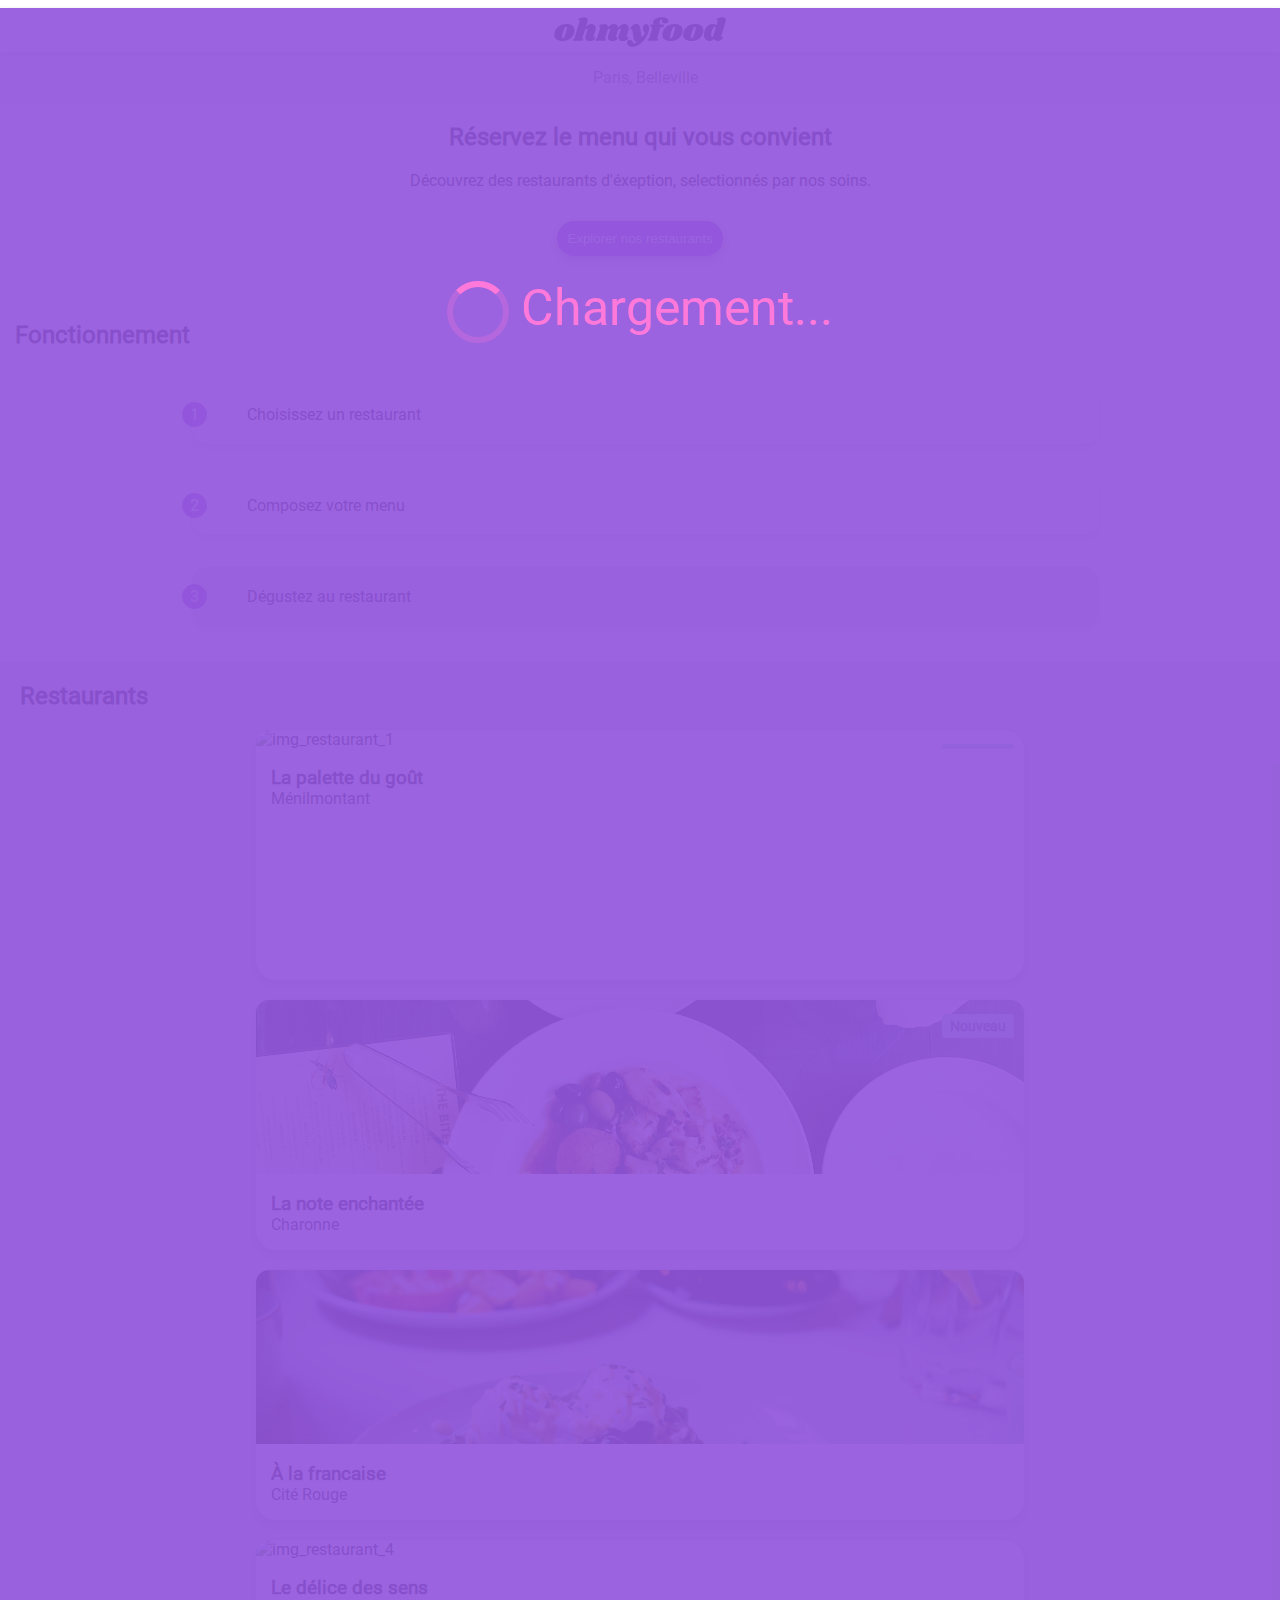
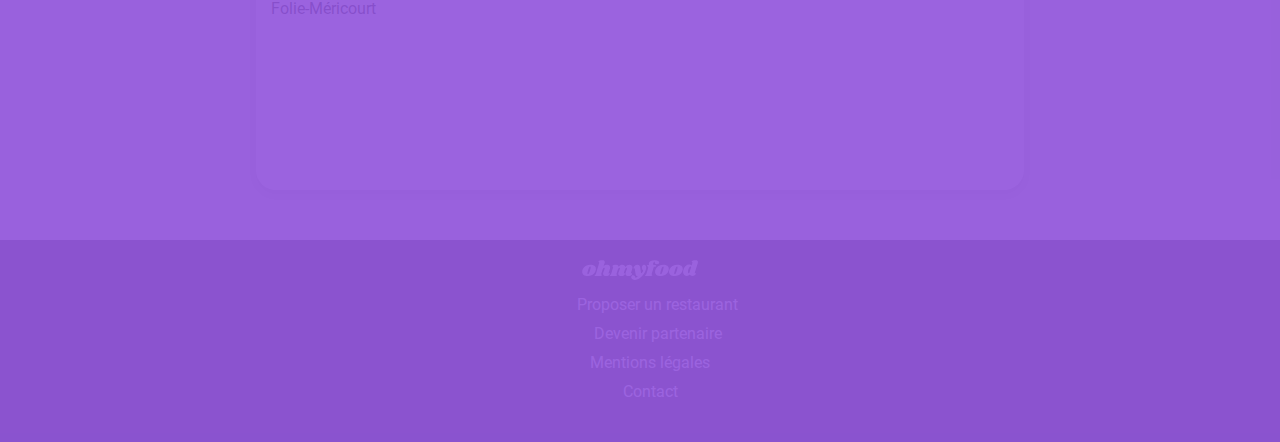
==== commit aeb4d561: "mise en place du loading spinner opérationnel" ====
--- a/accueil.html
+++ b/accueil.html
@@ -14,6 +14,11 @@
     <header>
         <img src="images/logo/ohmyfood@2x.svg" alt="logo_ohmyfood" class="logo">
     </header>
+
+    <div class="section">
+        <div class="loading_spiner"></div>
+        Chargement...
+    </div>
 
     <div class="main">
         <section class="presentation">
--- a/style.css
+++ b/style.css
@@ -790,6 +790,71 @@
         margin-left: auto;
         margin-bottom: 0;
         font-family: 'roboto';
+        position: relative;
+    }
+
+    .section {
+        z-index: 2;
+        position: absolute;
+        display: inline-block;
+        text-align: center;
+        background-color:#9256dceb;
+        color: #FF79DA ;
+        font-size: 50px;
+        height: 600px;
+        line-height: 600px;
+        height: 100%;
+        width: 100%;
+        top: 0;
+        left: 0;
+        animation: bg_loading 500ms linear 1500ms;
+        animation-fill-mode: forwards;
+    }
+
+    .loading_spiner {
+        display: inline-block;
+        width: 50px;
+        height: 50px;
+        border-radius: 50px;
+        border: 6px solid #ff79d942;
+        vertical-align: middle;
+        position: relative;
+    }
+    
+    .loading_spiner::after {
+        content: "";
+        position: absolute;
+        top: -6px;
+        left: -6px;
+        right: -6px;
+        bottom: -6px;
+        display: inline-block;
+        border-radius: 50px;
+        border: 6px solid transparent;
+        border-top-color: #FF79DA;
+        vertical-align: middle;
+        animation: rotation 500ms linear 250ms 3;
+    }
+
+    @keyframes rotation {
+        0% {
+            transform: rotate(0deg);
+        }
+        100% {
+            transform: rotate(360deg);
+            opacity: 0;
+        
+        }
+    }
+
+    @keyframes bg_loading {
+        0% {
+            opacity: 1;
+        }
+        100% {
+            opacity: 0;
+            z-index: -1;
+        }   
     }
 
     header {
@@ -1023,11 +1088,11 @@
         left: 0;
         right: 0;
         opacity: 1;
-        transition: opacity 500ms ease-in-out;
+        transition: opacity 350ms ease-in-out;
         color: transparent;
         background-clip: text;
         -webkit-background-clip: text;
-        background-image: linear-gradient(to bottom, #9356DC,#dc5656 );
+        background-image: linear-gradient(to bottom, #9356DC,#FF79DA );
     }
 
 
@@ -1163,12 +1228,28 @@
         transform-origin: 50% 50%;
     }
 
+    .plat:hover .plat_carte {
+        width: calc(100% - 25%);
+        transition: width 400ms ease-in-out;
+    }
+
+    .complement {
+        display: flex;
+        justify-content: space-between;
+        text-overflow: ellipsis;
+        overflow: hidden;
+        white-space: nowrap;
+        margin-top: 6px;
+        margin-left: 15px;
+    }
+
     .plat_carte {
         z-index: 1;
         width: 100%;
         text-overflow: ellipsis;
         overflow: hidden;
         white-space: nowrap;
+        transition: width 400ms ease-in-out;
     }
 
     .descript_plat {
@@ -1187,16 +1268,6 @@
         font-size: 1.2em;
     }
 
-
-    .complement {
-        display: flex;
-        justify-content: space-between;
-        text-overflow: ellipsis;
-        overflow: hidden;
-        white-space: nowrap;
-        margin-top: 6px;
-        margin-left: 15px;
-    }
 
     .prix {
         margin-top: 5px;
